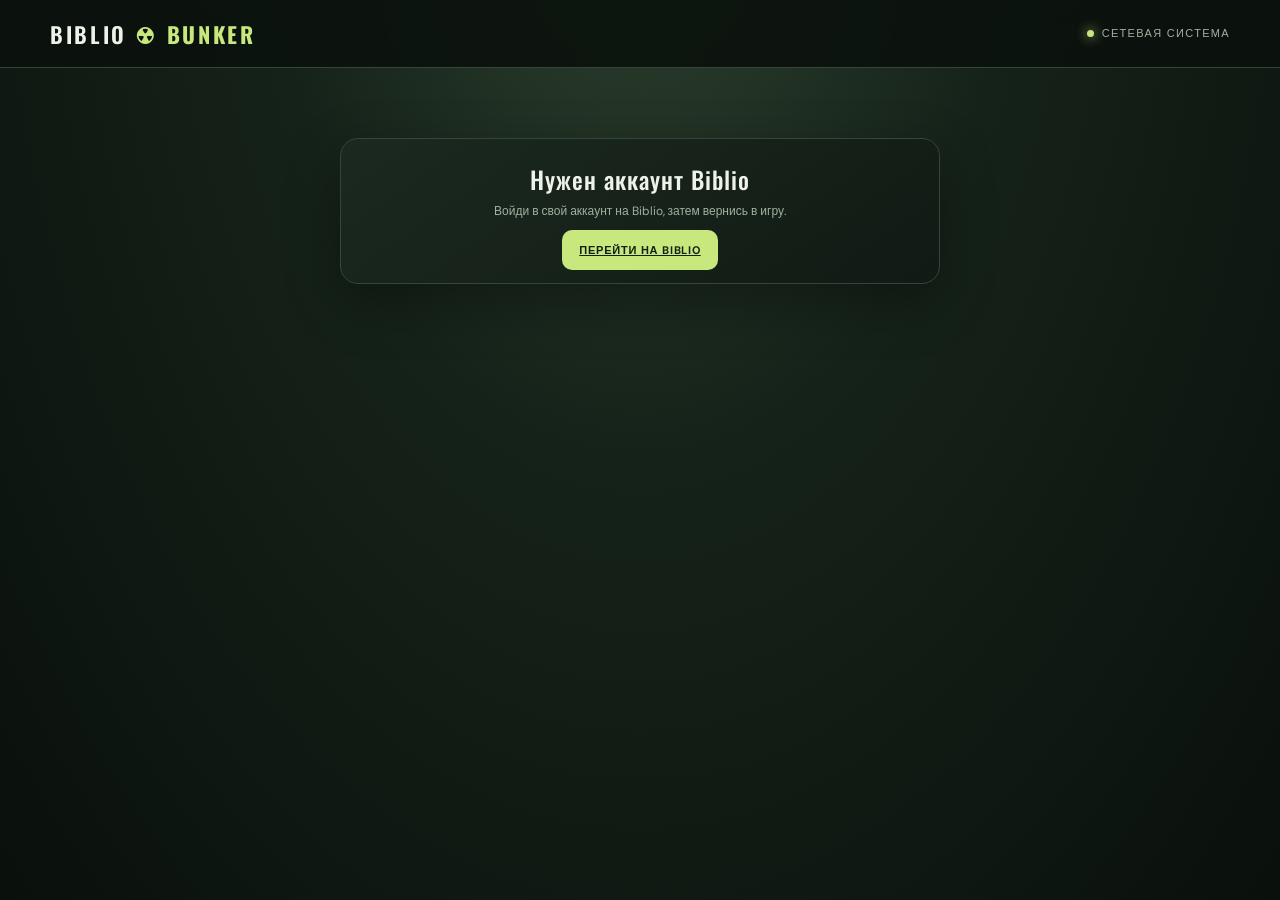
==== games/bunker-online.html @ 8879c638 "chore(bunker): refresh final game summary asset" ====
<!doctype html>
<html lang="ru">
<head>
<meta charset="utf-8"><meta name="viewport" content="width=device-width,initial-scale=1">
<meta name="theme-color" content="#101510"><title>BunkerOnline — Biblio</title>
<style>
@import url('https://fonts.googleapis.com/css2?family=DM+Sans:wght@400;500;600;700;800&family=Oswald:wght@400;500;600;700&display=swap');
:root{--bg:#0c120e;--panel:#151f18;--panel2:#1b2920;--line:#344638;--text:#edf3e9;--muted:#a0b09f;--acid:#c8e77c;--red:#d16b5d;--gold:#e1b66d;--radius:18px}
*{box-sizing:border-box}body{margin:0;min-height:100vh;background:radial-gradient(ellipse at 50% -20%,#304331 0,#152219 42%,#0a100c 100%);color:var(--text);font:15px/1.5 'DM Sans',sans-serif}
header{height:68px;display:flex;align-items:center;justify-content:space-between;padding:0 max(18px,calc((100% - 1180px)/2));border-bottom:1px solid #354638;background:#0b120ee8;position:sticky;top:0;z-index:5;backdrop-filter:blur(12px)}
.brand{font:600 22px Oswald,sans-serif;letter-spacing:.12em}.brand b{color:var(--acid)}.brand a{color:inherit;text-decoration:none}.status{font-size:11px;color:var(--muted);letter-spacing:.12em}.dot{display:inline-block;width:7px;height:7px;border-radius:50%;background:var(--acid);margin-right:8px;box-shadow:0 0 12px var(--acid)}
main{max-width:1180px;margin:auto;padding:30px 20px 70px}.hero{text-align:center;margin:24px auto 30px;max-width:760px}.eyebrow{font-size:10px;font-weight:700;letter-spacing:.2em;color:var(--acid);text-transform:uppercase}.hero h1{font:700 clamp(42px,8vw,76px)/.98 Oswald,sans-serif;text-transform:uppercase;margin:12px 0}.hero h1 span{color:var(--acid)}.hero p{color:var(--muted);max-width:590px;margin:14px auto}
.panel{background:linear-gradient(145deg,#1b2920,#111a14);border:1px solid var(--line);border-radius:var(--radius);padding:22px;box-shadow:0 18px 55px #0005}.panel h2,.panel h3{font-family:Oswald,sans-serif;font-weight:500;letter-spacing:.04em;margin:0 0 5px}.panel h2{font-size:24px}.panel h3{font-size:20px}.sub{font-size:12px;color:var(--muted);margin:0 0 18px}.grid{display:grid;grid-template-columns:1fr 1fr;gap:16px}.field{margin:14px 0}.field label{display:block;color:#b5c2b2;font-size:10px;font-weight:700;letter-spacing:.13em;margin-bottom:7px}.field input,.field select,.chat-input{width:100%;background:#0b130e;border:1px solid #405342;color:var(--text);border-radius:10px;padding:13px;font:14px 'DM Sans',sans-serif;outline:none}.field input:focus,.field select:focus,.chat-input:focus{border-color:var(--acid)}.btn{border:1px solid transparent;border-radius:10px;padding:12px 16px;font:700 11px 'DM Sans',sans-serif;letter-spacing:.07em;cursor:pointer;transition:.15s;text-transform:uppercase}.btn:hover{filter:brightness(1.1);transform:translateY(-1px)}.btn:disabled{opacity:.4;cursor:not-allowed;transform:none}.primary{background:var(--acid);color:#142012}.secondary{background:#26372b;border-color:#4b604c;color:var(--text)}.danger{background:#542b25;border-color:#875046;color:#ffe7de}.wide{width:100%;margin-top:8px}.notice{padding:13px 15px;border:1px solid #665638;background:#30291d;color:#f0d8a8;border-radius:12px;font-size:12px;margin:12px 0}.hidden{display:none!important}.room-head{display:flex;justify-content:space-between;align-items:center;gap:12px;flex-wrap:wrap;margin-bottom:16px}.room-code{font:600 22px Oswald,sans-serif;letter-spacing:.2em;color:var(--acid)}.pill{border:1px solid #4a604c;background:#223126;padding:6px 10px;border-radius:99px;font-size:10px;color:#d5e2d3}.players{display:grid;grid-template-columns:repeat(auto-fill,minmax(210px,1fr));gap:10px}.player{background:#111a14;border:1px solid #35483a;border-radius:13px;padding:13px;display:flex;align-items:center;gap:11px;min-width:0}.avatar{width:40px;height:40px;border-radius:50%;background:#344631;border:1px solid #60734e;display:grid;place-items:center;color:var(--acid);font-weight:800;flex:none;overflow:hidden}.avatar img{width:100%;height:100%;object-fit:cover}.player-info{min-width:0;flex:1}.player-info strong{display:block;overflow:hidden;text-overflow:ellipsis;white-space:nowrap}.player-info small{color:var(--muted);font-size:10px}.ready{font-size:10px;color:var(--acid);white-space:nowrap}.actions{display:flex;gap:8px;flex-wrap:wrap;margin-top:15px}.settings-grid{display:grid;grid-template-columns:1fr 1fr;gap:12px}.scenario-grid{display:grid;grid-template-columns:repeat(auto-fill,minmax(180px,1fr));gap:8px}.choice{border:1px solid #405342;background:#111a14;color:var(--text);border-radius:12px;padding:12px;text-align:left;cursor:pointer}.choice strong{display:block;font-size:12px}.choice small{display:block;color:var(--muted);font-size:10px;margin-top:4px}.choice.active{border-color:var(--acid);background:#263525;box-shadow:inset 0 0 0 1px var(--acid)}.difficulty{display:flex;gap:8px;flex-wrap:wrap}.difficulty .choice{flex:1;min-width:110px;text-align:center}.game-grid{display:grid;grid-template-columns:minmax(0,1fr) 320px;gap:15px}.cards{display:grid;grid-template-columns:repeat(auto-fill,minmax(180px,1fr));gap:9px}.card{background:#101911;border:1px solid #394c3d;border-radius:12px;padding:13px}.card.revealed{border-color:#758d54;background:#202d20}.card small{display:block;color:var(--muted);font-size:10px}.card strong{display:block;margin:5px 0;font-size:13px}.card .bad{color:#ff9b8c}.card .good{color:var(--acid)}.chat-log{height:230px;overflow:auto;background:#0b130e;border:1px solid #344638;border-radius:12px;padding:10px;display:flex;flex-direction:column;gap:8px;margin:10px 0}.msg{font-size:12px;overflow-wrap:anywhere}.msg b{color:var(--acid);margin-right:5px}.msg.system{color:var(--gold)}.chat-row{display:flex;gap:7px}.chat-row input{min-width:0;flex:1}.event{border:1px solid #665638;background:#30291d;border-radius:12px;padding:13px;font-size:12px;color:#f0d8a8}.event b{display:block;color:var(--gold);margin-bottom:5px}.stat-row{display:flex;gap:8px;flex-wrap:wrap;margin:14px 0}.vote-list{display:grid;gap:7px}.vote-option{display:flex;justify-content:space-between;align-items:center;text-align:left}.hint{color:var(--muted);font-size:11px}.toast{position:fixed;bottom:20px;left:50%;transform:translateX(-50%);background:var(--acid);color:#142012;padding:11px 17px;border-radius:10px;font-size:12px;font-weight:700;z-index:10;box-shadow:0 8px 30px #0008}
@media(max-width:850px){.game-grid{grid-template-columns:1fr}}@media(max-width:620px){header{padding:0 14px}.status{font-size:9px}main{padding:22px 13px 50px}.grid,.settings-grid{grid-template-columns:1fr}.panel{padding:16px}.hero{margin:12px auto 22px}.players{grid-template-columns:1fr 1fr}.player{padding:9px;gap:8px}.avatar{width:34px;height:34px}.ready{font-size:9px}.cards{grid-template-columns:1fr 1fr}}@media(max-width:390px){.players,.cards{grid-template-columns:1fr}}
</style>
</head>
<body>
<header><div class="brand"><a href="/">BIBLIO <b>☢ BUNKER</b></a></div><div class="status"><span class="dot"></span>СЕТЕВАЯ СИСТЕМА</div></header>
<main>
<section id="home">
 <div class="hero"><div class="eyebrow">Biblio multiplayer protocol</div><h1>В убежище<br><span>не для всех.</span></h1><p>Собери настоящих игроков из Biblio, выбери сценарий катастрофы и проверь, кто достоин места в убежище. Ботов нет — только реальные участники.</p></div>
 <div class="grid">
  <div class="panel"><h2>Создать комнату</h2><p class="sub">Ты станешь ведущим. Настройки партии откроются после сбора команды.</p>
   <div class="field"><label>МАКСИМУМ ИГРОКОВ</label><select id="maxPlayers"><option value="4">4 игрока</option><option value="6">6 игроков</option><option value="8" selected>8 игроков</option><option value="10">10 игроков</option><option value="12">12 игроков</option><option value="16">16 игроков</option></select></div>
   <button class="btn primary wide" id="createRoom">☢ СОЗДАТЬ КОМНАТУ</button>
   <div class="notice">В комнату попадают только авторизованные пользователи Biblio. Все участники — реальные аккаунты.</div>
  </div>
  <div class="panel"><h2>Присоединиться</h2><p class="sub">Введи код, который отправил ведущий.</p>
   <div class="field"><label>КОД ПРИГЛАШЕНИЯ</label><input id="joinCode" maxlength="6" placeholder="Например, X7K2Q9" autocomplete="off" style="text-transform:uppercase;letter-spacing:.2em"></div>
   <button class="btn secondary wide" id="joinRoom">ВОЙТИ В КОМНАТУ</button>
   <p class="hint" style="margin-top:14px">Нужен аккаунт Biblio. Если ты ещё не вошёл, сначала авторизуйся на главной странице.</p>
  </div>
 </div>
</section>
<section id="lobby" class="hidden">
 <div class="room-head"><div><div class="eyebrow">Комната ожидания</div><h2 style="font:500 28px Oswald;margin:3px 0">Сбор команды</h2><div class="hint">Код комнаты: <span class="room-code" id="lobbyCode"></span></div></div><span class="pill" id="lobbyCount"></span></div>
 <div class="panel"><div class="room-head"><div><h3>Участники Biblio</h3><p class="sub" style="margin:2px 0">Поделись кодом и дождись друзей. Никто не добавляется автоматически.</p></div><button class="btn secondary" id="copyInvite">КОПИРОВАТЬ КОД</button></div>
  <div class="players" id="lobbyPlayers"></div>
  <div class="actions"><button class="btn secondary" id="readyBtn">Я ГОТОВ</button><button class="btn primary" id="startBtn">ВЫБРАТЬ ИГРУ И НАЧАТЬ</button><button class="btn secondary" id="leaveBtn">ВЫЙТИ</button></div>
  <div class="notice" id="lobbyNotice">Ведущий выбирает сценарий после того, как все участники подключатся и подтвердят готовность.</div>
 </div>
 <div class="panel hidden" id="setupPanel" style="margin-top:15px">
  <h2>Настройка партии</h2><p class="sub">Сначала выбери катастрофу, затем уровень сложности.</p>
  <h3>Сценарий</h3><div class="scenario-grid" id="scenarioGrid"></div>
  <h3 style="margin-top:20px">Сложность</h3><div class="difficulty" id="difficultyGrid"></div>
  <div class="notice" id="difficultyNote">Чем выше сложность, тем чаще игрокам выпадают негативные карты.</div>
  <button class="btn primary wide" id="confirmStart">ЗАПУСТИТЬ ПАРТИЮ</button>
 </div>
</section>
<section id="game" class="hidden">
 <div class="room-head"><div><div class="eyebrow">Активная партия</div><h2 style="font:500 30px Oswald;margin:3px 0" id="gameTitle">Убежище</h2><div class="hint">Комната <span class="room-code" id="gameCode"></span> · раунд <b id="roundNum">1</b></div></div><span class="pill" id="difficultyPill"></span></div>
 <div class="notice" id="disasterText"></div>
 <div class="stat-row"><span class="pill" id="playersMetric"></span><span class="pill" id="capacityMetric"></span><span class="pill" id="revealedMetric"></span></div>
 <div class="game-grid">
  <div class="panel"><div class="room-head"><div><h3>Игроки и раскрытые карты</h3><p class="sub" style="margin:2px 0">Каждый участник раскрывает только собственные карты.</p></div><span class="pill">БЕЗ БОТОВ</span></div>
   <div class="players" id="gamePlayers"></div><h3 style="margin-top:18px">Открытые карты команды</h3><div class="cards" id="revealedCards"></div>
   <h3 style="margin-top:20px">Мои карты</h3><p class="sub">Остальные участники не видят их, пока ты сам не раскроешь карту.</p><div class="cards" id="myCards"></div>
   <div class="actions"><button class="btn secondary" id="eventBtn">СЛУЧАЙНОЕ СОБЫТИЕ</button><button class="btn danger" id="voteStartBtn">НАЧАТЬ ГОЛОСОВАНИЕ</button><button class="btn secondary" id="resolveVoteBtn">ПОДВЕСТИ ИТОГИ</button></div>
   <div class="panel hidden" id="votePanel" style="margin-top:12px"><h3>Голосование</h3><p class="sub">Выбери участника, который покинет убежище.</p><div class="vote-list" id="voteList"></div></div>
   <div class="event hidden" id="eventBox"></div><div class="notice hidden" id="resultBox"></div>
  </div>
  <aside style="display:grid;gap:14px;align-content:start">
   <div class="panel"><h3>Канал связи</h3><div class="chat-log" id="chatLog"></div><div class="chat-row"><input class="chat-input" id="chatInput" maxlength="500" placeholder="Сообщение..."><button class="btn primary" id="sendChat">➤</button></div></div>
   <div class="panel"><h3>Команда</h3><div class="players" id="sidePlayers"></div><button class="btn secondary wide" id="backLobby">ЗАВЕРШИТЬ СЕССИЮ</button></div>
  </aside>
 </div>
</section>
</main>
<script src="/games/bunker-online.js?v=5" defer></script>
</body></html>
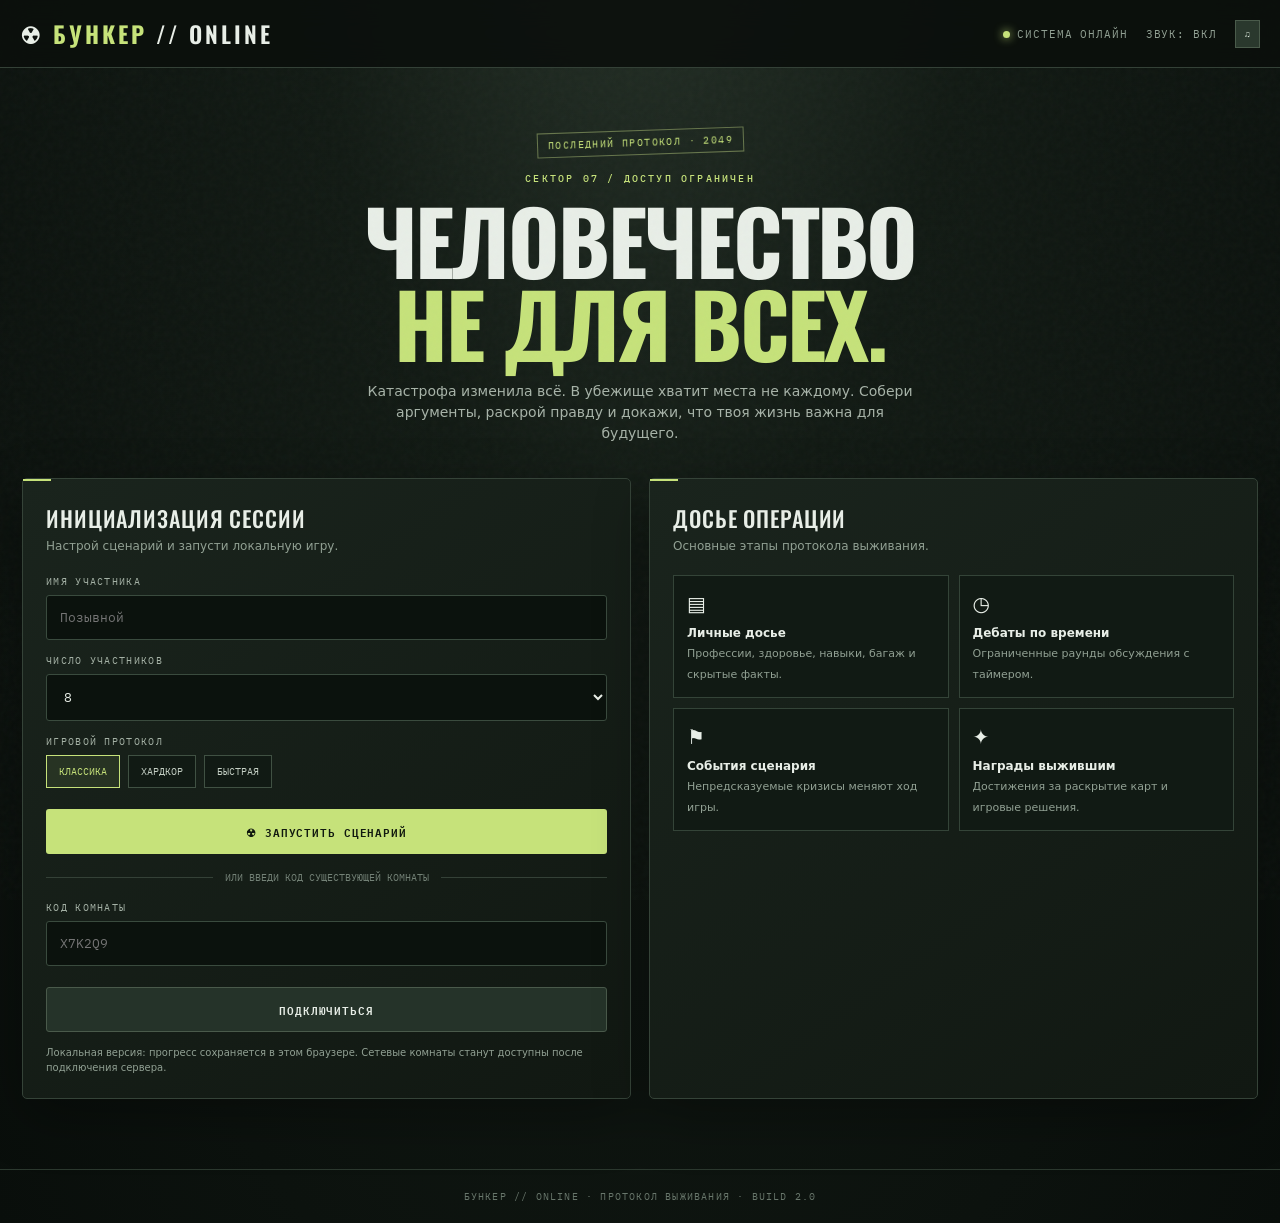
==== commit 2a4df3c0: "fix: show each player's private bunker cards" ====
--- a/games/bunker-online.html
+++ b/games/bunker-online.html
@@ -1,70 +1,140 @@
-<!doctype html>
+<!DOCTYPE html>
 <html lang="ru">
 <head>
-<meta charset="utf-8"><meta name="viewport" content="width=device-width,initial-scale=1">
-<meta name="theme-color" content="#101510"><title>BunkerOnline — Biblio</title>
+<meta charset="UTF-8"><meta name="viewport" content="width=device-width,initial-scale=1">
+<meta name="theme-color" content="#101510">
+<title>БУНКЕР // Протокол выживания</title>
 <style>
-@import url('https://fonts.googleapis.com/css2?family=DM+Sans:wght@400;500;600;700;800&family=Oswald:wght@400;500;600;700&display=swap');
-:root{--bg:#0c120e;--panel:#151f18;--panel2:#1b2920;--line:#344638;--text:#edf3e9;--muted:#a0b09f;--acid:#c8e77c;--red:#d16b5d;--gold:#e1b66d;--radius:18px}
-*{box-sizing:border-box}body{margin:0;min-height:100vh;background:radial-gradient(ellipse at 50% -20%,#304331 0,#152219 42%,#0a100c 100%);color:var(--text);font:15px/1.5 'DM Sans',sans-serif}
-header{height:68px;display:flex;align-items:center;justify-content:space-between;padding:0 max(18px,calc((100% - 1180px)/2));border-bottom:1px solid #354638;background:#0b120ee8;position:sticky;top:0;z-index:5;backdrop-filter:blur(12px)}
-.brand{font:600 22px Oswald,sans-serif;letter-spacing:.12em}.brand b{color:var(--acid)}.brand a{color:inherit;text-decoration:none}.status{font-size:11px;color:var(--muted);letter-spacing:.12em}.dot{display:inline-block;width:7px;height:7px;border-radius:50%;background:var(--acid);margin-right:8px;box-shadow:0 0 12px var(--acid)}
-main{max-width:1180px;margin:auto;padding:30px 20px 70px}.hero{text-align:center;margin:24px auto 30px;max-width:760px}.eyebrow{font-size:10px;font-weight:700;letter-spacing:.2em;color:var(--acid);text-transform:uppercase}.hero h1{font:700 clamp(42px,8vw,76px)/.98 Oswald,sans-serif;text-transform:uppercase;margin:12px 0}.hero h1 span{color:var(--acid)}.hero p{color:var(--muted);max-width:590px;margin:14px auto}
-.panel{background:linear-gradient(145deg,#1b2920,#111a14);border:1px solid var(--line);border-radius:var(--radius);padding:22px;box-shadow:0 18px 55px #0005}.panel h2,.panel h3{font-family:Oswald,sans-serif;font-weight:500;letter-spacing:.04em;margin:0 0 5px}.panel h2{font-size:24px}.panel h3{font-size:20px}.sub{font-size:12px;color:var(--muted);margin:0 0 18px}.grid{display:grid;grid-template-columns:1fr 1fr;gap:16px}.field{margin:14px 0}.field label{display:block;color:#b5c2b2;font-size:10px;font-weight:700;letter-spacing:.13em;margin-bottom:7px}.field input,.field select,.chat-input{width:100%;background:#0b130e;border:1px solid #405342;color:var(--text);border-radius:10px;padding:13px;font:14px 'DM Sans',sans-serif;outline:none}.field input:focus,.field select:focus,.chat-input:focus{border-color:var(--acid)}.btn{border:1px solid transparent;border-radius:10px;padding:12px 16px;font:700 11px 'DM Sans',sans-serif;letter-spacing:.07em;cursor:pointer;transition:.15s;text-transform:uppercase}.btn:hover{filter:brightness(1.1);transform:translateY(-1px)}.btn:disabled{opacity:.4;cursor:not-allowed;transform:none}.primary{background:var(--acid);color:#142012}.secondary{background:#26372b;border-color:#4b604c;color:var(--text)}.danger{background:#542b25;border-color:#875046;color:#ffe7de}.wide{width:100%;margin-top:8px}.notice{padding:13px 15px;border:1px solid #665638;background:#30291d;color:#f0d8a8;border-radius:12px;font-size:12px;margin:12px 0}.hidden{display:none!important}.room-head{display:flex;justify-content:space-between;align-items:center;gap:12px;flex-wrap:wrap;margin-bottom:16px}.room-code{font:600 22px Oswald,sans-serif;letter-spacing:.2em;color:var(--acid)}.pill{border:1px solid #4a604c;background:#223126;padding:6px 10px;border-radius:99px;font-size:10px;color:#d5e2d3}.players{display:grid;grid-template-columns:repeat(auto-fill,minmax(210px,1fr));gap:10px}.player{background:#111a14;border:1px solid #35483a;border-radius:13px;padding:13px;display:flex;align-items:center;gap:11px;min-width:0}.avatar{width:40px;height:40px;border-radius:50%;background:#344631;border:1px solid #60734e;display:grid;place-items:center;color:var(--acid);font-weight:800;flex:none;overflow:hidden}.avatar img{width:100%;height:100%;object-fit:cover}.player-info{min-width:0;flex:1}.player-info strong{display:block;overflow:hidden;text-overflow:ellipsis;white-space:nowrap}.player-info small{color:var(--muted);font-size:10px}.ready{font-size:10px;color:var(--acid);white-space:nowrap}.actions{display:flex;gap:8px;flex-wrap:wrap;margin-top:15px}.settings-grid{display:grid;grid-template-columns:1fr 1fr;gap:12px}.scenario-grid{display:grid;grid-template-columns:repeat(auto-fill,minmax(180px,1fr));gap:8px}.choice{border:1px solid #405342;background:#111a14;color:var(--text);border-radius:12px;padding:12px;text-align:left;cursor:pointer}.choice strong{display:block;font-size:12px}.choice small{display:block;color:var(--muted);font-size:10px;margin-top:4px}.choice.active{border-color:var(--acid);background:#263525;box-shadow:inset 0 0 0 1px var(--acid)}.difficulty{display:flex;gap:8px;flex-wrap:wrap}.difficulty .choice{flex:1;min-width:110px;text-align:center}.game-grid{display:grid;grid-template-columns:minmax(0,1fr) 320px;gap:15px}.cards{display:grid;grid-template-columns:repeat(auto-fill,minmax(180px,1fr));gap:9px}.card{background:#101911;border:1px solid #394c3d;border-radius:12px;padding:13px}.card.revealed{border-color:#758d54;background:#202d20}.card small{display:block;color:var(--muted);font-size:10px}.card strong{display:block;margin:5px 0;font-size:13px}.card .bad{color:#ff9b8c}.card .good{color:var(--acid)}.chat-log{height:230px;overflow:auto;background:#0b130e;border:1px solid #344638;border-radius:12px;padding:10px;display:flex;flex-direction:column;gap:8px;margin:10px 0}.msg{font-size:12px;overflow-wrap:anywhere}.msg b{color:var(--acid);margin-right:5px}.msg.system{color:var(--gold)}.chat-row{display:flex;gap:7px}.chat-row input{min-width:0;flex:1}.event{border:1px solid #665638;background:#30291d;border-radius:12px;padding:13px;font-size:12px;color:#f0d8a8}.event b{display:block;color:var(--gold);margin-bottom:5px}.stat-row{display:flex;gap:8px;flex-wrap:wrap;margin:14px 0}.vote-list{display:grid;gap:7px}.vote-option{display:flex;justify-content:space-between;align-items:center;text-align:left}.hint{color:var(--muted);font-size:11px}.toast{position:fixed;bottom:20px;left:50%;transform:translateX(-50%);background:var(--acid);color:#142012;padding:11px 17px;border-radius:10px;font-size:12px;font-weight:700;z-index:10;box-shadow:0 8px 30px #0008}
-@media(max-width:850px){.game-grid{grid-template-columns:1fr}}@media(max-width:620px){header{padding:0 14px}.status{font-size:9px}main{padding:22px 13px 50px}.grid,.settings-grid{grid-template-columns:1fr}.panel{padding:16px}.hero{margin:12px auto 22px}.players{grid-template-columns:1fr 1fr}.player{padding:9px;gap:8px}.avatar{width:34px;height:34px}.ready{font-size:9px}.cards{grid-template-columns:1fr 1fr}}@media(max-width:390px){.players,.cards{grid-template-columns:1fr}}
-</style>
-</head>
+@import url('https://fonts.googleapis.com/css2?family=IBM+Plex+Mono:wght@400;500;600&family=Oswald:wght@400;500;600;700&display=swap');
+:root{--bg:#0b100d;--surface:#141b16;--surface2:#1b251e;--surface3:#222e25;--line:#354338;--muted:#91a093;--text:#e8eee7;--acid:#c6e27a;--amber:#d6a85c;--red:#c65c4e;--blue:#8eb4bd;--mono:'IBM Plex Mono',monospace;--display:'Oswald',sans-serif}
+*{box-sizing:border-box}body{margin:0;color:var(--text);background:radial-gradient(ellipse at 50% -20%,#29352b 0,#121a14 38%,#090e0b 100%);font:14px/1.5 system-ui,sans-serif;min-height:100vh}
+body:before{content:"";position:fixed;inset:0;pointer-events:none;opacity:.13;background-image:url("data:image/svg+xml,%3Csvg viewBox='0 0 180 180' xmlns='http://www.w3.org/2000/svg'%3E%3Cfilter id='n'%3E%3CfeTurbulence type='fractalNoise' baseFrequency='.9' numOctaves='3' stitchTiles='stitch'/%3E%3C/filter%3E%3Crect width='100%25' height='100%25' filter='url(%23n)' opacity='.22'/%3E%3C/svg%3E")}
+header{height:68px;display:flex;align-items:center;justify-content:space-between;padding:0 max(20px,calc((100% - 1320px)/2));border-bottom:1px solid #344137;background:#0b100de8;position:sticky;top:0;z-index:10;backdrop-filter:blur(14px)}
+.brand{font:600 23px var(--display);letter-spacing:.13em}.brand b{color:var(--acid)}.top-right{display:flex;gap:18px;align-items:center;color:var(--muted);font:11px var(--mono);letter-spacing:.08em}.live-dot{display:inline-block;width:7px;height:7px;border-radius:50%;background:var(--acid);box-shadow:0 0 10px var(--acid);margin-right:7px}
+main{max-width:1320px;margin:auto;padding:38px 22px 70px}.eyebrow{font:500 10px var(--mono);letter-spacing:.22em;color:var(--acid);text-transform:uppercase}.hero{text-align:center;margin:24px auto 34px;max-width:760px}.hero h1{font:700 clamp(48px,8vw,88px)/.94 var(--display);letter-spacing:-.025em;margin:13px 0;text-transform:uppercase}.hero h1 span{color:var(--acid)}.hero p{color:#a7b3a8;max-width:560px;margin:18px auto}.stamp{display:inline-block;border:1px solid #68774d;color:var(--acid);padding:5px 10px;font:10px var(--mono);letter-spacing:.14em;transform:rotate(-2deg)}
+.panel{background:linear-gradient(145deg,#1a241d,#111812);border:1px solid var(--line);border-radius:5px;padding:23px;box-shadow:0 18px 55px #0005;position:relative}.panel:before{content:"";position:absolute;left:0;top:0;width:28px;height:2px;background:var(--acid)}.panel h2{font:500 22px var(--display);letter-spacing:.04em;margin:0 0 3px;text-transform:uppercase}.sub{color:var(--muted);font-size:12px;margin:0 0 20px}.home-grid{display:grid;grid-template-columns:1fr 1fr;gap:18px}.field{margin:14px 0}.field label{display:block;color:#a5b2a6;font:10px var(--mono);letter-spacing:.13em;margin-bottom:7px}.field input,.field select,.chat-input{width:100%;background:#0b120d;border:1px solid #3a4b3e;color:var(--text);border-radius:3px;padding:13px;font:13px var(--mono);outline:none}.field input:focus,.field select:focus,.chat-input:focus{border-color:var(--acid)}.btn{border:1px solid transparent;border-radius:3px;padding:12px 16px;font:600 11px var(--mono);letter-spacing:.08em;cursor:pointer;transition:.18s;text-transform:uppercase}.btn:hover{filter:brightness(1.15);transform:translateY(-1px)}.primary{background:var(--acid);color:#11190f}.secondary{background:#253329;border-color:#4a5a4b;color:var(--text)}.danger{background:#512820;border-color:#875043;color:#ffe3d9}.wide{width:100%;margin-top:7px}.divider{display:flex;align-items:center;gap:12px;color:#738176;font:10px var(--mono);margin:17px 0}.divider:before,.divider:after{content:"";height:1px;background:#344137;flex:1}
+.rules{display:grid;grid-template-columns:1fr 1fr;gap:10px}.rule{border:1px solid #344438;background:#111a14;padding:13px}.rule b{display:block;font-size:12px}.rule small{color:var(--muted);font-size:11px}.rule i{font-style:normal;font-size:20px;display:block;margin-bottom:5px}.mode-list{display:flex;gap:8px;flex-wrap:wrap}.mode{background:#111a14;color:#c5d0c5;border:1px solid #405143;padding:9px 12px;cursor:pointer;font:10px var(--mono)}.mode.active{border-color:var(--acid);color:var(--acid);background:#273323}
+.hidden{display:none!important}.game-head{display:flex;align-items:center;justify-content:space-between;gap:14px;flex-wrap:wrap;margin-bottom:16px}.game-title{font:500 26px var(--display);margin:2px 0}.code{color:var(--acid);font:600 14px var(--mono);letter-spacing:.14em}.pill{border:1px solid #465748;background:#202c23;padding:6px 10px;color:#c9d4c9;font:10px var(--mono);letter-spacing:.08em}.hud{display:grid;grid-template-columns:repeat(4,1fr);gap:9px;margin:16px 0}.metric{padding:12px;background:#111a14;border:1px solid #344438}.metric small{display:block;color:var(--muted);font:9px var(--mono);letter-spacing:.12em}.metric strong{font:500 22px var(--display);display:block;margin-top:3px}.alert{padding:14px 16px;background:#30271a;border:1px solid #675033;border-left:3px solid var(--amber);color:#f0d9a8;margin:12px 0 18px;font-size:12px}.alert b{font:500 11px var(--mono);letter-spacing:.1em;display:block;margin-bottom:4px;color:var(--amber)}
+.personal-dossier{margin:14px 0 16px;border-color:#718052;background:linear-gradient(145deg,#263225,#151e17)}
+.personal-dossier:before{width:64px;background:var(--acid)}
+.personal-dossier-head{display:flex;justify-content:space-between;align-items:center;gap:10px;flex-wrap:wrap;margin-bottom:13px}
+.personal-dossier-head h3{font:500 20px var(--display);margin:0}
+.private-mark{font:9px var(--mono);letter-spacing:.12em;color:var(--acid);border:1px solid #65764b;padding:5px 8px}
+.my-cards{display:grid;grid-template-columns:repeat(4,minmax(0,1fr));gap:9px}
+.my-card{min-height:88px;padding:11px;background:linear-gradient(145deg,#303d30,#1b281e);border:1px solid #5b6b4d;position:relative}
+.my-card:after{content:"";position:absolute;right:0;top:0;width:18px;height:18px;border-top:1px solid #91a66c;border-right:1px solid #91a66c}
+.my-card small{display:block;color:#a6b797;font:9px var(--mono);letter-spacing:.1em;text-transform:uppercase;margin-bottom:8px}
+.my-card strong{display:block;color:#f0f4e9;font-size:12px;font-weight:600;line-height:1.35}
+.my-card.profession{background:linear-gradient(145deg,#3a4530,#20291e);border-color:#87965d}
+@media(max-width:700px){.my-cards{grid-template-columns:repeat(2,minmax(0,1fr))}.personal-dossier{padding:15px}}
+.game-layout{display:grid;grid-template-columns:minmax(0,1fr) 320px;gap:16px}.section-head{display:flex;align-items:center;justify-content:space-between;gap:10px;flex-wrap:wrap;margin-bottom:12px}.section-head h3{font:500 19px var(--display);margin:0}.players{display:grid;grid-template-columns:repeat(auto-fill,minmax(215px,1fr));gap:11px}.player{border:1px solid #3a4b3e;background:linear-gradient(150deg,#202a22,#121a14);padding:14px;position:relative;min-height:188px;transition:.2s}.player:hover{border-color:#71835a;transform:translateY(-2px)}.player.out{opacity:.38;filter:grayscale(1)}.player.selected{border-color:var(--acid);box-shadow:inset 0 0 0 1px var(--acid)}.player-top{display:flex;justify-content:space-between;align-items:start;gap:8px}.avatar{width:34px;height:34px;display:grid;place-items:center;background:#303d31;border:1px solid #52604b;color:var(--acid);font:600 15px var(--display)}.player h4{margin:0;font-size:14px}.job{font:10px var(--mono);color:var(--acid);margin-top:2px}.player-meta{font:9px var(--mono);color:#829184;margin:9px 0}.card-lines{display:grid;gap:5px}.card-line{display:flex;justify-content:space-between;gap:8px;border-top:1px solid #2b382e;padding-top:5px;font-size:10px;color:#9eada0}.card-line strong{color:#dfe8df;font-weight:500;text-align:right}.card-line.locked strong{color:#657267}.card-actions{display:flex;gap:6px;margin-top:11px}.mini{padding:7px 9px;font:9px var(--mono);background:#2a382d;color:#dce8dc;border:1px solid #4a5b4b;cursor:pointer}.mini:disabled{opacity:.3;cursor:not-allowed}
+.side-stack{display:grid;gap:13px;align-content:start}.timer-face{font:500 46px var(--display);color:var(--acid);text-align:center;line-height:1.2;margin:8px 0}.timer-controls{display:flex;gap:7px}.timer-controls button{flex:1}.chat-log{height:190px;overflow:auto;background:#0b120d;border:1px solid #344438;padding:10px;display:flex;flex-direction:column;gap:8px;margin-bottom:9px}.msg{font-size:11px;color:#cbd5cb;overflow-wrap:anywhere}.msg b{color:var(--acid);font:10px var(--mono);margin-right:5px}.msg.system{color:var(--amber);font:10px var(--mono)}.chat-row{display:flex;gap:6px}.chat-row input{min-width:0;flex:1}.event-box{background:#1c2920;border:1px solid #405344;padding:12px;font-size:11px;color:#d2ded3;min-height:76px}.event-box b{display:block;color:var(--amber);font:10px var(--mono);margin-bottom:5px}.achievement{display:flex;gap:9px;align-items:center;padding:8px 0;border-bottom:1px solid #2b382e}.achievement:last-child{border:0}.achievement .medal{font-size:19px}.achievement strong{display:block;font-size:11px}.achievement small{color:var(--muted);font-size:10px}.achievement.locked{opacity:.35}.actions{display:flex;gap:8px;flex-wrap:wrap;margin:14px 0}.vote-grid{display:grid;grid-template-columns:repeat(auto-fill,minmax(140px,1fr));gap:8px}.vote{background:#111a14;border:1px solid #405344;color:var(--text);padding:11px;border-radius:3px;text-align:left;cursor:pointer;font:11px var(--mono)}.vote.selected{border-color:var(--red);background:#3a211d}.vote:disabled{opacity:.3}.toast{position:fixed;bottom:20px;left:50%;transform:translateX(-50%);background:#d0e58a;color:#152013;padding:11px 18px;font:11px var(--mono);z-index:20;box-shadow:0 8px 30px #0008}.footer{text-align:center;color:#68766b;font:10px var(--mono);letter-spacing:.12em;padding:20px;border-top:1px solid #2c392f}
+@media(max-width:900px){.game-layout{grid-template-columns:1fr}.side-stack{grid-template-columns:1fr 1fr}.hud{grid-template-columns:repeat(2,1fr)}}
+@media(max-width:650px){header{padding:0 14px}.top-right{gap:8px;font-size:9px}main{padding:24px 13px 50px}.home-grid{grid-template-columns:1fr}.panel{padding:17px}.hero{margin:18px auto 25px}.side-stack{grid-template-columns:1fr}.players{grid-template-columns:1fr 1fr}.player{padding:10px}.card-line{font-size:9px}.player h4{font-size:12px}}
+@media(max-width:390px){.players{grid-template-columns:1fr}}
+</style></head>
 <body>
-<header><div class="brand"><a href="/">BIBLIO <b>☢ BUNKER</b></a></div><div class="status"><span class="dot"></span>СЕТЕВАЯ СИСТЕМА</div></header>
+<header><div class="brand">☢ <b>БУНКЕР</b> // ONLINE</div><div class="top-right"><span><i class="live-dot"></i>СИСТЕМА ОНЛАЙН</span><span id="soundLabel">ЗВУК: ВКЛ</span><button class="mini" id="soundToggle" aria-label="Переключить звук">♫</button></div></header>
 <main>
 <section id="home">
- <div class="hero"><div class="eyebrow">Biblio multiplayer protocol</div><h1>В убежище<br><span>не для всех.</span></h1><p>Собери настоящих игроков из Biblio, выбери сценарий катастрофы и проверь, кто достоин места в убежище. Ботов нет — только реальные участники.</p></div>
- <div class="grid">
-  <div class="panel"><h2>Создать комнату</h2><p class="sub">Ты станешь ведущим. Настройки партии откроются после сбора команды.</p>
-   <div class="field"><label>МАКСИМУМ ИГРОКОВ</label><select id="maxPlayers"><option value="4">4 игрока</option><option value="6">6 игроков</option><option value="8" selected>8 игроков</option><option value="10">10 игроков</option><option value="12">12 игроков</option><option value="16">16 игроков</option></select></div>
-   <button class="btn primary wide" id="createRoom">☢ СОЗДАТЬ КОМНАТУ</button>
-   <div class="notice">В комнату попадают только авторизованные пользователи Biblio. Все участники — реальные аккаунты.</div>
+ <div class="hero"><div class="stamp">ПОСЛЕДНИЙ ПРОТОКОЛ · 2049</div><div class="eyebrow" style="margin-top:17px">Сектор 07 / Доступ ограничен</div><h1>Человечество<br><span>не для всех.</span></h1><p>Катастрофа изменила всё. В убежище хватит места не каждому. Собери аргументы, раскрой правду и докажи, что твоя жизнь важна для будущего.</p></div>
+ <div class="home-grid">
+  <div class="panel"><h2>Инициализация сессии</h2><p class="sub">Настрой сценарий и запусти локальную игру.</p>
+   <div class="field"><label>ИМЯ УЧАСТНИКА</label><input id="nickname" maxlength="18" placeholder="Позывной"></div>
+   <div class="field"><label>ЧИСЛО УЧАСТНИКОВ</label><select id="count"><option>6</option><option selected>8</option><option>10</option><option>12</option></select></div>
+   <div class="field"><label>ИГРОВОЙ ПРОТОКОЛ</label><div class="mode-list" id="modeList"><button class="mode active" data-mode="classic">КЛАССИКА</button><button class="mode" data-mode="hardcore">ХАРДКОР</button><button class="mode" data-mode="quick">БЫСТРАЯ</button></div></div>
+   <button class="btn primary wide" id="create">☢ ЗАПУСТИТЬ СЦЕНАРИЙ</button>
+   <div class="divider">ИЛИ ВВЕДИ КОД СУЩЕСТВУЮЩЕЙ КОМНАТЫ</div>
+   <div class="field"><label>КОД КОМНАТЫ</label><input id="joincode" maxlength="6" placeholder="X7K2Q9" style="text-transform:uppercase"></div><button class="btn secondary wide" id="join">ПОДКЛЮЧИТЬСЯ</button>
+   <p class="sub" style="margin:13px 0 0;font-size:10px">Локальная версия: прогресс сохраняется в этом браузере. Сетевые комнаты станут доступны после подключения сервера.</p>
   </div>
-  <div class="panel"><h2>Присоединиться</h2><p class="sub">Введи код, который отправил ведущий.</p>
-   <div class="field"><label>КОД ПРИГЛАШЕНИЯ</label><input id="joinCode" maxlength="6" placeholder="Например, X7K2Q9" autocomplete="off" style="text-transform:uppercase;letter-spacing:.2em"></div>
-   <button class="btn secondary wide" id="joinRoom">ВОЙТИ В КОМНАТУ</button>
-   <p class="hint" style="margin-top:14px">Нужен аккаунт Biblio. Если ты ещё не вошёл, сначала авторизуйся на главной странице.</p>
-  </div>
- </div>
-</section>
-<section id="lobby" class="hidden">
- <div class="room-head"><div><div class="eyebrow">Комната ожидания</div><h2 style="font:500 28px Oswald;margin:3px 0">Сбор команды</h2><div class="hint">Код комнаты: <span class="room-code" id="lobbyCode"></span></div></div><span class="pill" id="lobbyCount"></span></div>
- <div class="panel"><div class="room-head"><div><h3>Участники Biblio</h3><p class="sub" style="margin:2px 0">Поделись кодом и дождись друзей. Никто не добавляется автоматически.</p></div><button class="btn secondary" id="copyInvite">КОПИРОВАТЬ КОД</button></div>
-  <div class="players" id="lobbyPlayers"></div>
-  <div class="actions"><button class="btn secondary" id="readyBtn">Я ГОТОВ</button><button class="btn primary" id="startBtn">ВЫБРАТЬ ИГРУ И НАЧАТЬ</button><button class="btn secondary" id="leaveBtn">ВЫЙТИ</button></div>
-  <div class="notice" id="lobbyNotice">Ведущий выбирает сценарий после того, как все участники подключатся и подтвердят готовность.</div>
- </div>
- <div class="panel hidden" id="setupPanel" style="margin-top:15px">
-  <h2>Настройка партии</h2><p class="sub">Сначала выбери катастрофу, затем уровень сложности.</p>
-  <h3>Сценарий</h3><div class="scenario-grid" id="scenarioGrid"></div>
-  <h3 style="margin-top:20px">Сложность</h3><div class="difficulty" id="difficultyGrid"></div>
-  <div class="notice" id="difficultyNote">Чем выше сложность, тем чаще игрокам выпадают негативные карты.</div>
-  <button class="btn primary wide" id="confirmStart">ЗАПУСТИТЬ ПАРТИЮ</button>
+  <div class="panel"><h2>Досье операции</h2><p class="sub">Основные этапы протокола выживания.</p><div class="rules">
+   <div class="rule"><i>▤</i><b>Личные досье</b><small>Профессии, здоровье, навыки, багаж и скрытые факты.</small></div>
+   <div class="rule"><i>◷</i><b>Дебаты по времени</b><small>Ограниченные раунды обсуждения с таймером.</small></div>
+   <div class="rule"><i>⚑</i><b>События сценария</b><small>Непредсказуемые кризисы меняют ход игры.</small></div>
+   <div class="rule"><i>✦</i><b>Награды выжившим</b><small>Достижения за раскрытие карт и игровые решения.</small></div>
+  </div></div>
  </div>
 </section>
 <section id="game" class="hidden">
- <div class="room-head"><div><div class="eyebrow">Активная партия</div><h2 style="font:500 30px Oswald;margin:3px 0" id="gameTitle">Убежище</h2><div class="hint">Комната <span class="room-code" id="gameCode"></span> · раунд <b id="roundNum">1</b></div></div><span class="pill" id="difficultyPill"></span></div>
- <div class="notice" id="disasterText"></div>
- <div class="stat-row"><span class="pill" id="playersMetric"></span><span class="pill" id="capacityMetric"></span><span class="pill" id="revealedMetric"></span></div>
- <div class="game-grid">
-  <div class="panel"><div class="room-head"><div><h3>Игроки и раскрытые карты</h3><p class="sub" style="margin:2px 0">Каждый участник раскрывает только собственные карты.</p></div><span class="pill">БЕЗ БОТОВ</span></div>
-   <div class="players" id="gamePlayers"></div><h3 style="margin-top:18px">Открытые карты команды</h3><div class="cards" id="revealedCards"></div>
-   <h3 style="margin-top:20px">Мои карты</h3><p class="sub">Остальные участники не видят их, пока ты сам не раскроешь карту.</p><div class="cards" id="myCards"></div>
-   <div class="actions"><button class="btn secondary" id="eventBtn">СЛУЧАЙНОЕ СОБЫТИЕ</button><button class="btn danger" id="voteStartBtn">НАЧАТЬ ГОЛОСОВАНИЕ</button><button class="btn secondary" id="resolveVoteBtn">ПОДВЕСТИ ИТОГИ</button></div>
-   <div class="panel hidden" id="votePanel" style="margin-top:12px"><h3>Голосование</h3><p class="sub">Выбери участника, который покинет убежище.</p><div class="vote-list" id="voteList"></div></div>
-   <div class="event hidden" id="eventBox"></div><div class="notice hidden" id="resultBox"></div>
+ <div class="game-head"><div><div class="eyebrow">Закрытый объект · активная сессия</div><div class="game-title">Убежище <span class="code" id="roomcode"></span></div></div><div style="display:flex;gap:8px;flex-wrap:wrap"><span class="pill" id="modeLabel">КЛАССИКА</span><span class="pill" id="round">РАУНД 01</span></div></div>
+ <div class="hud"><div class="metric"><small>В ИГРЕ</small><strong id="aliveMetric">8 / 8</strong></div><div class="metric"><small>МЕСТ В БУНКЕРЕ</small><strong id="capacityMetric">4</strong></div><div class="metric"><small>РАСКРЫТО КАРТ</small><strong id="revealedMetric">0</strong></div><div class="metric"><small>ПРОТОКОЛ</small><strong id="phaseMetric">ДЕБАТЫ</strong></div></div>
+ <div class="alert" id="disaster"><b>☢ УГРОЗА / СЦЕНАРИЙ</b><span></span></div>
+ <section class="panel personal-dossier" id="personalDossier" aria-live="polite">
+  <div class="personal-dossier-head"><div><div class="eyebrow">Личный доступ · только ваше досье</div><h3>Ваши личные карты</h3><p class="sub" style="margin:3px 0 0">Все характеристики вашего персонажа доступны сразу. Остальные участники их не видят.</p></div><span class="private-mark">🔒 ЛИЧНОЕ ДOСЬЕ</span></div>
+  <div class="my-cards" id="myCards"></div>
+ </section>
+ <div class="game-layout">
+  <div class="panel"><div class="section-head"><div><h3>Личные досье</h3><p class="sub" style="margin:2px 0 0">Выбери участника и открывай его характеристики.</p></div><span class="pill" id="countlabel"></span></div>
+   <div id="players" class="players"></div>
+   <div class="actions"><button class="btn primary" id="reveal">РАСКРЫТЬ СЛЕДУЮЩУЮ КАРТУ</button><button class="btn secondary" id="eventBtn">СЛУЧАЙНОЕ СОБЫТИЕ</button><button class="btn danger" id="voteStart">НАЧАТЬ ГОЛОСОВАНИЕ</button></div>
+   <div id="voting" class="hidden"><div class="divider">ВЫБОР КАНДИДАТА НА ИСКЛЮЧЕНИЕ</div><p class="sub">Ведущий выбирает участника, который покинет убежище.</p><div id="voteOptions" class="vote-grid"></div><div class="actions"><button class="btn danger" id="confirmVote">ПОДТВЕРДИТЬ РЕШЕНИЕ</button><button class="btn secondary" id="cancelVote">ОТМЕНА</button></div></div>
+   <div id="result" class="alert hidden"></div>
   </div>
-  <aside style="display:grid;gap:14px;align-content:start">
-   <div class="panel"><h3>Канал связи</h3><div class="chat-log" id="chatLog"></div><div class="chat-row"><input class="chat-input" id="chatInput" maxlength="500" placeholder="Сообщение..."><button class="btn primary" id="sendChat">➤</button></div></div>
-   <div class="panel"><h3>Команда</h3><div class="players" id="sidePlayers"></div><button class="btn secondary wide" id="backLobby">ЗАВЕРШИТЬ СЕССИЮ</button></div>
+  <aside class="side-stack">
+   <div class="panel"><div class="section-head"><h3>Таймер обсуждения</h3><span class="pill">ММ:СС</span></div><div class="timer-face" id="timerFace">02:00</div><div class="timer-controls"><button class="btn primary" id="timerStart">СТАРТ</button><button class="btn secondary" id="timerReset">СБРОС</button></div><div class="field" style="margin-bottom:0"><label>ДЛИТЕЛЬНОСТЬ РАУНДА</label><select id="timerDuration"><option value="60">1 минута</option><option value="120" selected>2 минуты</option><option value="180">3 минуты</option><option value="300">5 минут</option></select></div></div>
+   <div class="panel"><div class="section-head"><h3>Канал связи</h3><span class="pill">ЛОКАЛЬНЫЙ</span></div><div class="chat-log" id="chatLog"><div class="msg system">[СИСТЕМА] Канал открыт. Соблюдайте протокол.</div></div><div class="chat-row"><input class="chat-input" id="chatInput" maxlength="180" placeholder="Сообщение..."><button class="btn secondary" id="sendChat">➤</button></div></div>
+   <div class="panel"><div class="section-head"><h3>Полевая сводка</h3><span class="pill">LIVE EVENT</span></div><div class="event-box" id="eventBox"><b>ОЖИДАНИЕ СОБЫТИЯ</b>Непредвиденные обстоятельства могут изменить расстановку сил.</div><button class="btn secondary wide" id="eventBtn2">СГЕНЕРИРОВАТЬ СОБЫТИЕ</button></div>
+   <div class="panel"><div class="section-head"><h3>Достижения</h3><span class="pill" id="achievementCount">0 / 5</span></div><div id="achievements"></div></div>
+   <button class="btn secondary" id="reset" style="width:100%">ЗАВЕРШИТЬ СЕССИЮ</button>
   </aside>
  </div>
 </section>
-</main>
-<script src="/games/bunker-online.js?v=5" defer></script>
-</body></html>+</main><div class="footer">БУНКЕР // ONLINE · ПРОТОКОЛ ВЫЖИВАНИЯ · BUILD 2.0</div>
+<script>
+const $=id=>document.getElementById(id);
+const jobs=['Врач-хирург','Инженер-энергетик','Агроном','Психолог','Химик-технолог','Военный стратег','Повар','Учитель','Системный администратор','Ветеринар','Геолог','Электрик','Фельдшер','Механик','Микробиолог','Спасатель'];
+const hobbies=['Радиолюбительство','Гидропоника','Шахматы','Ремонт электроники','Консервация продуктов','Ориентирование','Первая помощь','Рыбалка','Изучение языков','Робототехника'];
+const health=['Полностью здоров','Бронхиальная астма','Сильная аллергия','Перелом предплечья','Сахарный диабет','Отличное здоровье','Слабое зрение','Хроническая мигрень'];
+const baggage=['Аптечка на 20 применений','Набор инструментов','Семена редких культур','Рация с запасной батареей','Медицинский справочник','Фильтр для воды','Запас консервов на неделю','Портативный генератор'];
+const traits=['Сохраняет спокойствие в кризисе','Не умеет работать в команде','Прирождённый лидер','Скрывает важную информацию','Высокая выносливость','Клаустрофобия','Быстро обучается','Склонен к конфликтам'];
+const secrets=['Знает расположение старого склада','Когда-то работал на объекте','Имеет иммунитет к одному токсину','Скрывает прошлую ошибку','Обладает редкой группой крови','Получил зашифрованное сообщение'];
+const disasters=['Глобальная пандемия: воздух заражён неизвестным патогеном.','Падение астероида: поверхность покрыта пылью и пеплом.','Ядерная зима: температура за пределами — −45°C.','Сбой автономных систем: энергосети работают нестабильно.','Экологическая катастрофа: открытые источники воды токсичны.','Супервулкан: пепел блокирует солнечный свет на годы.'];
+const events=[['АВАРИЯ ГЕНЕРАТОРА','Энергии хватит только на один сектор. Инженер должен объяснить план ремонта.'],['ЗАПАСЫ НА ИСХОДЕ','Обнаружена порча части продовольствия. Агроном и повар получают слово.'],['РАДИОСИГНАЛ','Снаружи поступил слабый сигнал. Группа должна решить, отвечать ли на него.'],['УТЕЧКА','В техническом отсеке зафиксирован неизвестный газ. Медик и инженер оценивают риск.'],['НЕИЗВЕСТНЫЙ ГОСТЬ','Датчики зафиксировали движение у шлюза. Возможно, рядом есть выжившие.'],['СБОЙ СВЯЗИ','Внутренний канал отключится через час. Нужно назначить ответственного.']];
+const achievementDefs=[['first','🃏','Первое раскрытие','Открой любую характеристику.'],['allcards','🔍','Без секретов','Раскрой все карты одного персонажа.'],['speaker','💬','Голос убеждения','Отправь сообщение в чат.'],['event','⚡','Непредвиденное','Активируй случайное событие.'],['survivor','☢','Последний рубеж','Доведи игру до финального состава.']];
+let state=null,selectedPlayer=0,selectedVote=null,timerLeft=120,timerId=null,soundOn=true,audioCtx=null,mode='classic';
+const pick=a=>a[Math.floor(Math.random()*a.length)];
+function esc(s){return String(s).replace(/[&<>"']/g,c=>({'&':'&amp;','<':'&lt;','>':'&gt;','"':'&quot;',"'":'&#39;'}[c]))}
+function beep(freq=520,duration=.09){if(!soundOn)return;try{audioCtx=audioCtx||new(window.AudioContext||window.webkitAudioContext)();let o=audioCtx.createOscillator(),g=audioCtx.createGain();o.connect(g);g.connect(audioCtx.destination);o.frequency.value=freq;o.type='sine';g.gain.setValueAtTime(.045,audioCtx.currentTime);g.gain.exponentialRampToValueAtTime(.001,audioCtx.currentTime+duration);o.start();o.stop(audioCtx.currentTime+duration)}catch(e){}}
+function person(name){return{name,job:pick(jobs),age:18+Math.floor(Math.random()*53),health:pick(health),hobby:pick(hobbies),baggage:pick(baggage),trait:pick(traits),secret:pick(secrets),revealed:0,alive:true}}
+function start(names,code){let count=names.length;state={code,round:1,mode,disaster:pick(disasters),capacity:Math.ceil(count/2),players:names.map(person),selfPlayerIndex:0,achievements:[],chat:[],event:null};timerLeft=mode==='quick'?60:mode==='hardcore'?90:120;$('home').classList.add('hidden');$('game').classList.remove('hidden');$('modeLabel').textContent=mode==='hardcore'?'ХАРДКОР':mode==='quick'?'БЫСТРАЯ':'КЛАССИКА';addChat('СИСТЕМА','Сессия '+code+' активирована. Участников: '+count+'.',true);render();save()}
+function save(){if(state)try{localStorage.setItem('bunkerProSave',JSON.stringify({state,timerLeft}))}catch(e){}}
+function renderPersonalDossier(){
+ const index=Number.isInteger(state.selfPlayerIndex)?state.selfPlayerIndex:0;
+ const p=state.players[index];
+ if(!p){$('personalDossier').classList.add('hidden');return}
+ $('personalDossier').classList.remove('hidden');
+ const cards=[['Профессия',p.job],['Возраст',p.age+' лет'],['Здоровье',p.health],['Хобби',p.hobby],['Багаж',p.baggage],['Особенность',p.trait],['Секрет',p.secret]];
+ $('myCards').innerHTML=cards.map((card,i)=>'<div class="my-card '+(i===0?'profession':'')+'"><small>'+esc(card[0])+'</small><strong>'+esc(card[1])+'</strong></div>').join('');
+}
+function render(){if(!state)return;$('roomcode').textContent=state.code;$('round').textContent='РАУНД '+String(state.round).padStart(2,'0');$('disaster').querySelector('span').textContent=state.disaster;renderPersonalDossier();
+let alive=state.players.filter(p=>p.alive).length,rev=state.players.reduce((s,p)=>s+p.revealed,0);$('aliveMetric').textContent=alive+' / '+state.players.length;$('capacityMetric').textContent=state.capacity;$('revealedMetric').textContent=rev;$('phaseMetric').textContent=$('voting').classList.contains('hidden')?'ДЕБАТЫ':'ГОЛОС';$('countlabel').textContent=alive+' АКТИВНЫХ УЧАСТНИКОВ';
+$('players').innerHTML='';state.players.forEach((p,i)=>{let attrs=[['Возраст',p.age+' лет'],['Здоровье',p.health],['Хобби',p.hobby],['Багаж',p.baggage],['Особенность',p.trait],['Секрет',p.secret]];let d=document.createElement('article');d.className='player'+(p.alive?'':' out')+(selectedPlayer===i?' selected':'');d.innerHTML=`<div class="player-top"><div><h4>${esc(p.name)}</h4><div class="job">${p.revealed>0?esc(p.job):'ПРОФЕССИЯ ЗАСЕКРЕЧЕНА'}</div></div><div class="avatar">${esc(p.name.slice(0,1).toUpperCase())}</div></div><div class="player-meta">ДОСЬЕ № ${String(i+1).padStart(3,'0')} · ${p.alive?'АКТИВЕН':'ИСКЛЮЧЁН'}</div><div class="card-lines">${attrs.map((a,j)=>`<div class="card-line ${p.revealed<=j+1?'locked':''}"><span>${a[0]}</span><strong>${p.revealed>j+1?esc(a[1]):'████████'}</strong></div>`).join('')}</div><div class="card-actions"><button class="mini" data-select="${i}">ВЫБРАТЬ</button><button class="mini" data-reveal="${i}" ${!p.alive||p.revealed>=7?'disabled':''}>ОТКРЫТЬ КАРТУ</button></div>${p.alive?'':'<span class="pill">ВНЕ ИГРЫ</span>'}`;$('players').appendChild(d)});
+document.querySelectorAll('[data-select]').forEach(b=>b.onclick=()=>{selectedPlayer=+b.dataset.select;render()});document.querySelectorAll('[data-reveal]').forEach(b=>b.onclick=()=>reveal(+b.dataset.reveal));
+renderAchievements();$('chatLog').innerHTML=state.chat.map(m=>`<div class="msg ${m.system?'system':''}"><b>${esc(m.name)}</b>${esc(m.text)}</div>`).join('');$('chatLog').scrollTop=$('chatLog').scrollHeight;updateTimer();save()}
+function award(id){if(!state.achievements.includes(id)){state.achievements.push(id);let a=achievementDefs.find(x=>x[0]===id);toast('ДОСТИЖЕНИЕ: '+a[2]);beep(760,.16);renderAchievements()}}
+function renderAchievements(){$('achievements').innerHTML=achievementDefs.map(a=>`<div class="achievement ${state.achievements.includes(a[0])?'':'locked'}"><span class="medal">${a[1]}</span><div><strong>${a[2]}</strong><small>${a[3]}</small></div></div>`).join('');$('achievementCount').textContent=state.achievements.length+' / '+achievementDefs.length}
+function reveal(i){let p=state.players[i];if(!p||!p.alive||p.revealed>=7)return;p.revealed++;selectedPlayer=i;award('first');if(p.revealed===7)award('allcards');beep(600);render()}
+function addChat(name,text,system=false){if(!state)return;state.chat.push({name,text,system});if(state.chat.length>80)state.chat.shift();renderChat()}
+function renderChat(){$('chatLog').innerHTML=state.chat.map(m=>`<div class="msg ${m.system?'system':''}"><b>${esc(m.name)}</b>${esc(m.text)}</div>`).join('');$('chatLog').scrollTop=$('chatLog').scrollHeight;save()}
+function send(){let v=$('chatInput').value.trim();if(!v||!state)return;addChat($('nickname').value.trim()||'Ведущий',v);$('chatInput').value='';award('speaker');beep(460)}
+function triggerEvent(){if(!state)return;let e=pick(events);state.event=e;$('eventBox').innerHTML='<b>⚡ '+e[0]+'</b>'+e[1];addChat('СИСТЕМА','Событие: '+e[0]+'. '+e[1],true);award('event');beep(330,.18);save()}
+function updateTimer(){let m=Math.floor(timerLeft/60),s=timerLeft%60;$('timerFace').textContent=String(m).padStart(2,'0')+':'+String(s).padStart(2,'0')}
+function stopTimer(){if(timerId){clearInterval(timerId);timerId=null}$('timerStart').textContent='ПРОДОЛЖИТЬ'}
+function startTimer(){if(timerId){stopTimer();return}$('timerStart').textContent='ПАУЗА';timerId=setInterval(()=>{timerLeft--;updateTimer();if(timerLeft<=0){stopTimer();timerLeft=0;updateTimer();beep(180,.5);addChat('СИСТЕМА','Время обсуждения истекло. Переходите к голосованию.',true);toast('ВРЕМЯ ВЫШЛО');}save()},1000)}
+function resetTimer(){stopTimer();timerLeft=+$('timerDuration').value;updateTimer();save()}
+function toast(t){let el=document.createElement('div');el.className='toast';el.textContent=t;document.body.appendChild(el);setTimeout(()=>el.remove(),2300)}
+$('create').onclick=()=>{let n=$('nickname').value.trim()||'Ведущий',c=+$('count').value;start([n,...Array.from({length:c-1},(_,i)=>'Игрок '+(i+2))],Math.random().toString(36).slice(2,8).toUpperCase())};
+$('join').onclick=()=>{let c=$('joincode').value.trim().toUpperCase();if(c.length<4){alert('Введи корректный код комнаты.');return}alert('Комната '+c+' не найдена в локальном режиме. Для подключения других устройств нужен сервер синхронизации.')};
+$('modeList').querySelectorAll('button').forEach(b=>b.onclick=()=>{mode=b.dataset.mode;$('modeList').querySelectorAll('button').forEach(x=>x.classList.toggle('active',x===b))});
+$('reveal').onclick=()=>reveal(selectedPlayer);$('eventBtn').onclick=triggerEvent;$('eventBtn2').onclick=triggerEvent;
+$('timerStart').onclick=startTimer;$('timerReset').onclick=resetTimer;$('timerDuration').onchange=resetTimer;
+$('sendChat').onclick=send;$('chatInput').addEventListener('keydown',e=>{if(e.key==='Enter')send()});
+$('voteStart').onclick=()=>{selectedVote=null;$('voting').classList.remove('hidden');$('voteOptions').innerHTML='';state.players.forEach((p,i)=>{if(!p.alive)return;let b=document.createElement('button');b.className='vote';b.textContent=p.name;b.onclick=()=>{selectedVote=i;document.querySelectorAll('.vote').forEach(x=>x.classList.remove('selected'));b.classList.add('selected')};$('voteOptions').appendChild(b)});$('phaseMetric').textContent='ГОЛОС';beep(390)};
+$('cancelVote').onclick=()=>{$('voting').classList.add('hidden');$('phaseMetric').textContent='ДЕБАТЫ'};
+$('confirmVote').onclick=()=>{if(selectedVote===null){alert('Выбери участника.');return}let p=state.players[selectedVote];p.alive=false;state.round++;state.disaster=pick(disasters);$('voting').classList.add('hidden');stopTimer();addChat('СИСТЕМА',p.name+' исключён из убежища.',true);let alive=state.players.filter(x=>x.alive).length;if(alive<=state.capacity){award('survivor');$('result').textContent='ПРОТОКОЛ ЗАВЕРШЁН. В убежище осталось '+alive+' человек. Выжившие получили шанс на будущее.'}else{$('result').textContent=p.name+' исключён. Осталось участников: '+alive+'. Начинается новый раунд.'}$('result').classList.remove('hidden');beep(240,.2);render();$('result').classList.remove('hidden');$('result').textContent=alive<=state.capacity?'ПРОТОКОЛ ЗАВЕРШЁН. В убежище осталось '+alive+' человек. Выжившие получили шанс на будущее.':p.name+' исключён. Осталось участников: '+alive+'. Начинается новый раунд.';save()};
+$('soundToggle').onclick=()=>{soundOn=!soundOn;$('soundLabel').textContent='ЗВУК: '+(soundOn?'ВКЛ':'ВЫКЛ');$('soundToggle').textContent=soundOn?'♫':'♪';if(soundOn)beep()};
+$('reset').onclick=()=>{if(!confirm('Завершить текущую сессию?'))return;stopTimer();state=null;localStorage.removeItem('bunkerProSave');$('game').classList.add('hidden');$('home').classList.remove('hidden')};
+window.addEventListener('beforeunload',save);
+try{let saved=JSON.parse(localStorage.getItem('bunkerProSave')||'null');if(saved&&saved.state){state=saved.state;timerLeft=saved.timerLeft||120;$('home').classList.add('hidden');$('game').classList.remove('hidden');render();toast('СОХРАНЁННАЯ СЕССИЯ ВОССТАНОВЛЕНА')}}catch(e){}
+</script></body></html>
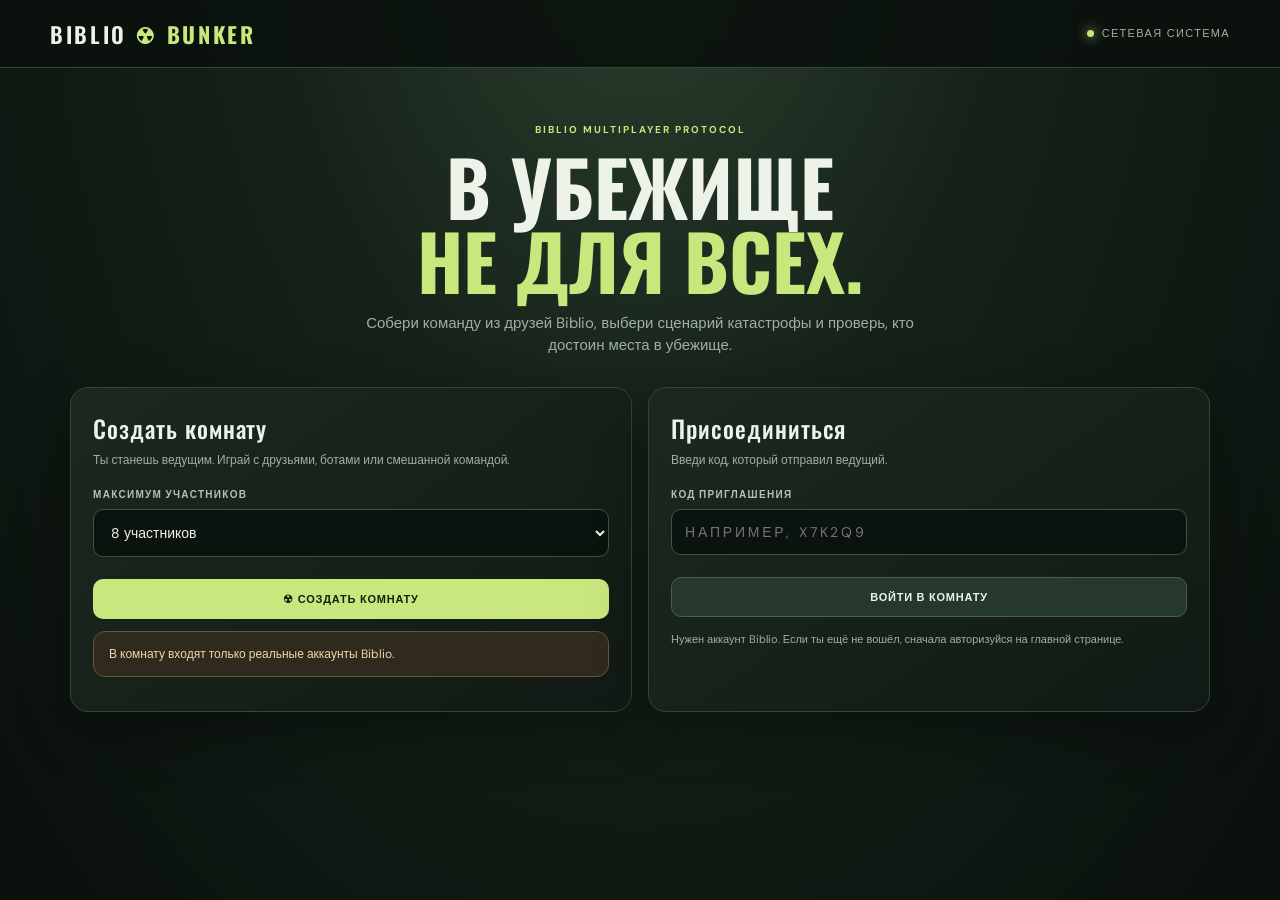
==== commit 2eda72f1: "feat(bunker): update multiplayer game interface" ====
--- a/games/bunker-online.html
+++ b/games/bunker-online.html
@@ -1,140 +1,69 @@
-<!DOCTYPE html>
+<!doctype html>
 <html lang="ru">
 <head>
-<meta charset="UTF-8"><meta name="viewport" content="width=device-width,initial-scale=1">
-<meta name="theme-color" content="#101510">
-<title>БУНКЕР // Протокол выживания</title>
+<meta charset="utf-8"><meta name="viewport" content="width=device-width,initial-scale=1">
+<meta name="theme-color" content="#101510"><title>BunkerOnline — Biblio</title>
 <style>
-@import url('https://fonts.googleapis.com/css2?family=IBM+Plex+Mono:wght@400;500;600&family=Oswald:wght@400;500;600;700&display=swap');
-:root{--bg:#0b100d;--surface:#141b16;--surface2:#1b251e;--surface3:#222e25;--line:#354338;--muted:#91a093;--text:#e8eee7;--acid:#c6e27a;--amber:#d6a85c;--red:#c65c4e;--blue:#8eb4bd;--mono:'IBM Plex Mono',monospace;--display:'Oswald',sans-serif}
-*{box-sizing:border-box}body{margin:0;color:var(--text);background:radial-gradient(ellipse at 50% -20%,#29352b 0,#121a14 38%,#090e0b 100%);font:14px/1.5 system-ui,sans-serif;min-height:100vh}
-body:before{content:"";position:fixed;inset:0;pointer-events:none;opacity:.13;background-image:url("data:image/svg+xml,%3Csvg viewBox='0 0 180 180' xmlns='http://www.w3.org/2000/svg'%3E%3Cfilter id='n'%3E%3CfeTurbulence type='fractalNoise' baseFrequency='.9' numOctaves='3' stitchTiles='stitch'/%3E%3C/filter%3E%3Crect width='100%25' height='100%25' filter='url(%23n)' opacity='.22'/%3E%3C/svg%3E")}
-header{height:68px;display:flex;align-items:center;justify-content:space-between;padding:0 max(20px,calc((100% - 1320px)/2));border-bottom:1px solid #344137;background:#0b100de8;position:sticky;top:0;z-index:10;backdrop-filter:blur(14px)}
-.brand{font:600 23px var(--display);letter-spacing:.13em}.brand b{color:var(--acid)}.top-right{display:flex;gap:18px;align-items:center;color:var(--muted);font:11px var(--mono);letter-spacing:.08em}.live-dot{display:inline-block;width:7px;height:7px;border-radius:50%;background:var(--acid);box-shadow:0 0 10px var(--acid);margin-right:7px}
-main{max-width:1320px;margin:auto;padding:38px 22px 70px}.eyebrow{font:500 10px var(--mono);letter-spacing:.22em;color:var(--acid);text-transform:uppercase}.hero{text-align:center;margin:24px auto 34px;max-width:760px}.hero h1{font:700 clamp(48px,8vw,88px)/.94 var(--display);letter-spacing:-.025em;margin:13px 0;text-transform:uppercase}.hero h1 span{color:var(--acid)}.hero p{color:#a7b3a8;max-width:560px;margin:18px auto}.stamp{display:inline-block;border:1px solid #68774d;color:var(--acid);padding:5px 10px;font:10px var(--mono);letter-spacing:.14em;transform:rotate(-2deg)}
-.panel{background:linear-gradient(145deg,#1a241d,#111812);border:1px solid var(--line);border-radius:5px;padding:23px;box-shadow:0 18px 55px #0005;position:relative}.panel:before{content:"";position:absolute;left:0;top:0;width:28px;height:2px;background:var(--acid)}.panel h2{font:500 22px var(--display);letter-spacing:.04em;margin:0 0 3px;text-transform:uppercase}.sub{color:var(--muted);font-size:12px;margin:0 0 20px}.home-grid{display:grid;grid-template-columns:1fr 1fr;gap:18px}.field{margin:14px 0}.field label{display:block;color:#a5b2a6;font:10px var(--mono);letter-spacing:.13em;margin-bottom:7px}.field input,.field select,.chat-input{width:100%;background:#0b120d;border:1px solid #3a4b3e;color:var(--text);border-radius:3px;padding:13px;font:13px var(--mono);outline:none}.field input:focus,.field select:focus,.chat-input:focus{border-color:var(--acid)}.btn{border:1px solid transparent;border-radius:3px;padding:12px 16px;font:600 11px var(--mono);letter-spacing:.08em;cursor:pointer;transition:.18s;text-transform:uppercase}.btn:hover{filter:brightness(1.15);transform:translateY(-1px)}.primary{background:var(--acid);color:#11190f}.secondary{background:#253329;border-color:#4a5a4b;color:var(--text)}.danger{background:#512820;border-color:#875043;color:#ffe3d9}.wide{width:100%;margin-top:7px}.divider{display:flex;align-items:center;gap:12px;color:#738176;font:10px var(--mono);margin:17px 0}.divider:before,.divider:after{content:"";height:1px;background:#344137;flex:1}
-.rules{display:grid;grid-template-columns:1fr 1fr;gap:10px}.rule{border:1px solid #344438;background:#111a14;padding:13px}.rule b{display:block;font-size:12px}.rule small{color:var(--muted);font-size:11px}.rule i{font-style:normal;font-size:20px;display:block;margin-bottom:5px}.mode-list{display:flex;gap:8px;flex-wrap:wrap}.mode{background:#111a14;color:#c5d0c5;border:1px solid #405143;padding:9px 12px;cursor:pointer;font:10px var(--mono)}.mode.active{border-color:var(--acid);color:var(--acid);background:#273323}
-.hidden{display:none!important}.game-head{display:flex;align-items:center;justify-content:space-between;gap:14px;flex-wrap:wrap;margin-bottom:16px}.game-title{font:500 26px var(--display);margin:2px 0}.code{color:var(--acid);font:600 14px var(--mono);letter-spacing:.14em}.pill{border:1px solid #465748;background:#202c23;padding:6px 10px;color:#c9d4c9;font:10px var(--mono);letter-spacing:.08em}.hud{display:grid;grid-template-columns:repeat(4,1fr);gap:9px;margin:16px 0}.metric{padding:12px;background:#111a14;border:1px solid #344438}.metric small{display:block;color:var(--muted);font:9px var(--mono);letter-spacing:.12em}.metric strong{font:500 22px var(--display);display:block;margin-top:3px}.alert{padding:14px 16px;background:#30271a;border:1px solid #675033;border-left:3px solid var(--amber);color:#f0d9a8;margin:12px 0 18px;font-size:12px}.alert b{font:500 11px var(--mono);letter-spacing:.1em;display:block;margin-bottom:4px;color:var(--amber)}
-.personal-dossier{margin:14px 0 16px;border-color:#718052;background:linear-gradient(145deg,#263225,#151e17)}
-.personal-dossier:before{width:64px;background:var(--acid)}
-.personal-dossier-head{display:flex;justify-content:space-between;align-items:center;gap:10px;flex-wrap:wrap;margin-bottom:13px}
-.personal-dossier-head h3{font:500 20px var(--display);margin:0}
-.private-mark{font:9px var(--mono);letter-spacing:.12em;color:var(--acid);border:1px solid #65764b;padding:5px 8px}
-.my-cards{display:grid;grid-template-columns:repeat(4,minmax(0,1fr));gap:9px}
-.my-card{min-height:88px;padding:11px;background:linear-gradient(145deg,#303d30,#1b281e);border:1px solid #5b6b4d;position:relative}
-.my-card:after{content:"";position:absolute;right:0;top:0;width:18px;height:18px;border-top:1px solid #91a66c;border-right:1px solid #91a66c}
-.my-card small{display:block;color:#a6b797;font:9px var(--mono);letter-spacing:.1em;text-transform:uppercase;margin-bottom:8px}
-.my-card strong{display:block;color:#f0f4e9;font-size:12px;font-weight:600;line-height:1.35}
-.my-card.profession{background:linear-gradient(145deg,#3a4530,#20291e);border-color:#87965d}
-@media(max-width:700px){.my-cards{grid-template-columns:repeat(2,minmax(0,1fr))}.personal-dossier{padding:15px}}
-.game-layout{display:grid;grid-template-columns:minmax(0,1fr) 320px;gap:16px}.section-head{display:flex;align-items:center;justify-content:space-between;gap:10px;flex-wrap:wrap;margin-bottom:12px}.section-head h3{font:500 19px var(--display);margin:0}.players{display:grid;grid-template-columns:repeat(auto-fill,minmax(215px,1fr));gap:11px}.player{border:1px solid #3a4b3e;background:linear-gradient(150deg,#202a22,#121a14);padding:14px;position:relative;min-height:188px;transition:.2s}.player:hover{border-color:#71835a;transform:translateY(-2px)}.player.out{opacity:.38;filter:grayscale(1)}.player.selected{border-color:var(--acid);box-shadow:inset 0 0 0 1px var(--acid)}.player-top{display:flex;justify-content:space-between;align-items:start;gap:8px}.avatar{width:34px;height:34px;display:grid;place-items:center;background:#303d31;border:1px solid #52604b;color:var(--acid);font:600 15px var(--display)}.player h4{margin:0;font-size:14px}.job{font:10px var(--mono);color:var(--acid);margin-top:2px}.player-meta{font:9px var(--mono);color:#829184;margin:9px 0}.card-lines{display:grid;gap:5px}.card-line{display:flex;justify-content:space-between;gap:8px;border-top:1px solid #2b382e;padding-top:5px;font-size:10px;color:#9eada0}.card-line strong{color:#dfe8df;font-weight:500;text-align:right}.card-line.locked strong{color:#657267}.card-actions{display:flex;gap:6px;margin-top:11px}.mini{padding:7px 9px;font:9px var(--mono);background:#2a382d;color:#dce8dc;border:1px solid #4a5b4b;cursor:pointer}.mini:disabled{opacity:.3;cursor:not-allowed}
-.side-stack{display:grid;gap:13px;align-content:start}.timer-face{font:500 46px var(--display);color:var(--acid);text-align:center;line-height:1.2;margin:8px 0}.timer-controls{display:flex;gap:7px}.timer-controls button{flex:1}.chat-log{height:190px;overflow:auto;background:#0b120d;border:1px solid #344438;padding:10px;display:flex;flex-direction:column;gap:8px;margin-bottom:9px}.msg{font-size:11px;color:#cbd5cb;overflow-wrap:anywhere}.msg b{color:var(--acid);font:10px var(--mono);margin-right:5px}.msg.system{color:var(--amber);font:10px var(--mono)}.chat-row{display:flex;gap:6px}.chat-row input{min-width:0;flex:1}.event-box{background:#1c2920;border:1px solid #405344;padding:12px;font-size:11px;color:#d2ded3;min-height:76px}.event-box b{display:block;color:var(--amber);font:10px var(--mono);margin-bottom:5px}.achievement{display:flex;gap:9px;align-items:center;padding:8px 0;border-bottom:1px solid #2b382e}.achievement:last-child{border:0}.achievement .medal{font-size:19px}.achievement strong{display:block;font-size:11px}.achievement small{color:var(--muted);font-size:10px}.achievement.locked{opacity:.35}.actions{display:flex;gap:8px;flex-wrap:wrap;margin:14px 0}.vote-grid{display:grid;grid-template-columns:repeat(auto-fill,minmax(140px,1fr));gap:8px}.vote{background:#111a14;border:1px solid #405344;color:var(--text);padding:11px;border-radius:3px;text-align:left;cursor:pointer;font:11px var(--mono)}.vote.selected{border-color:var(--red);background:#3a211d}.vote:disabled{opacity:.3}.toast{position:fixed;bottom:20px;left:50%;transform:translateX(-50%);background:#d0e58a;color:#152013;padding:11px 18px;font:11px var(--mono);z-index:20;box-shadow:0 8px 30px #0008}.footer{text-align:center;color:#68766b;font:10px var(--mono);letter-spacing:.12em;padding:20px;border-top:1px solid #2c392f}
-@media(max-width:900px){.game-layout{grid-template-columns:1fr}.side-stack{grid-template-columns:1fr 1fr}.hud{grid-template-columns:repeat(2,1fr)}}
-@media(max-width:650px){header{padding:0 14px}.top-right{gap:8px;font-size:9px}main{padding:24px 13px 50px}.home-grid{grid-template-columns:1fr}.panel{padding:17px}.hero{margin:18px auto 25px}.side-stack{grid-template-columns:1fr}.players{grid-template-columns:1fr 1fr}.player{padding:10px}.card-line{font-size:9px}.player h4{font-size:12px}}
-@media(max-width:390px){.players{grid-template-columns:1fr}}
-</style></head>
+@import url('https://fonts.googleapis.com/css2?family=DM+Sans:wght@400;500;600;700;800&family=Oswald:wght@400;500;600;700&display=swap');
+:root{--bg:#0c120e;--panel:#151f18;--panel2:#1b2920;--line:#344638;--text:#edf3e9;--muted:#a0b09f;--acid:#c8e77c;--red:#d16b5d;--gold:#e1b66d;--radius:18px}
+*{box-sizing:border-box}body{margin:0;min-height:100vh;background:radial-gradient(ellipse at 50% -20%,#304331 0,#152219 42%,#0a100c 100%);color:var(--text);font:15px/1.5 'DM Sans',sans-serif}
+header{height:68px;display:flex;align-items:center;justify-content:space-between;padding:0 max(18px,calc((100% - 1180px)/2));border-bottom:1px solid #354638;background:#0b120ee8;position:sticky;top:0;z-index:5;backdrop-filter:blur(12px)}
+.brand{font:600 22px Oswald,sans-serif;letter-spacing:.12em}.brand b{color:var(--acid)}.brand a{color:inherit;text-decoration:none}.status{font-size:11px;color:var(--muted);letter-spacing:.12em}.dot{display:inline-block;width:7px;height:7px;border-radius:50%;background:var(--acid);margin-right:8px;box-shadow:0 0 12px var(--acid)}
+main{max-width:1180px;margin:auto;padding:30px 20px 70px}.hero{text-align:center;margin:24px auto 30px;max-width:760px}.eyebrow{font-size:10px;font-weight:700;letter-spacing:.2em;color:var(--acid);text-transform:uppercase}.hero h1{font:700 clamp(42px,8vw,76px)/.98 Oswald,sans-serif;text-transform:uppercase;margin:12px 0}.hero h1 span{color:var(--acid)}.hero p{color:var(--muted);max-width:590px;margin:14px auto}
+.panel{background:linear-gradient(145deg,#1b2920,#111a14);border:1px solid var(--line);border-radius:var(--radius);padding:22px;box-shadow:0 18px 55px #0005}.panel h2,.panel h3{font-family:Oswald,sans-serif;font-weight:500;letter-spacing:.04em;margin:0 0 5px}.panel h2{font-size:24px}.panel h3{font-size:20px}.sub{font-size:12px;color:var(--muted);margin:0 0 18px}.grid{display:grid;grid-template-columns:1fr 1fr;gap:16px}.field{margin:14px 0}.field label{display:block;color:#b5c2b2;font-size:10px;font-weight:700;letter-spacing:.13em;margin-bottom:7px}.field input,.field select,.chat-input{width:100%;background:#0b130e;border:1px solid #405342;color:var(--text);border-radius:10px;padding:13px;font:14px 'DM Sans',sans-serif;outline:none}.field input:focus,.field select:focus,.chat-input:focus{border-color:var(--acid)}.btn{border:1px solid transparent;border-radius:10px;padding:12px 16px;font:700 11px 'DM Sans',sans-serif;letter-spacing:.07em;cursor:pointer;transition:.15s;text-transform:uppercase}.btn:hover{filter:brightness(1.1);transform:translateY(-1px)}.btn:disabled{opacity:.4;cursor:not-allowed;transform:none}.primary{background:var(--acid);color:#142012}.secondary{background:#26372b;border-color:#4b604c;color:var(--text)}.danger{background:#542b25;border-color:#875046;color:#ffe7de}.wide{width:100%;margin-top:8px}.notice{padding:13px 15px;border:1px solid #665638;background:#30291d;color:#f0d8a8;border-radius:12px;font-size:12px;margin:12px 0}.hidden{display:none!important}.room-head{display:flex;justify-content:space-between;align-items:center;gap:12px;flex-wrap:wrap;margin-bottom:16px}.room-code{font:600 22px Oswald,sans-serif;letter-spacing:.2em;color:var(--acid)}.pill{border:1px solid #4a604c;background:#223126;padding:6px 10px;border-radius:99px;font-size:10px;color:#d5e2d3}.players{display:grid;grid-template-columns:repeat(auto-fill,minmax(210px,1fr));gap:10px}.player{background:#111a14;border:1px solid #35483a;border-radius:13px;padding:13px;display:flex;align-items:center;gap:11px;min-width:0}.avatar{width:40px;height:40px;border-radius:50%;background:#344631;border:1px solid #60734e;display:grid;place-items:center;color:var(--acid);font-weight:800;flex:none;overflow:hidden}.avatar img{width:100%;height:100%;object-fit:cover}.player-info{min-width:0;flex:1}.player-info strong{display:block;overflow:hidden;text-overflow:ellipsis;white-space:nowrap}.player-info small{color:var(--muted);font-size:10px}.ready{font-size:10px;color:var(--acid);white-space:nowrap}.actions{display:flex;gap:8px;flex-wrap:wrap;margin-top:15px}.settings-grid{display:grid;grid-template-columns:1fr 1fr;gap:12px}.scenario-grid{display:grid;grid-template-columns:repeat(auto-fill,minmax(180px,1fr));gap:8px}.choice{border:1px solid #405342;background:#111a14;color:var(--text);border-radius:12px;padding:12px;text-align:left;cursor:pointer}.choice strong{display:block;font-size:12px}.choice small{display:block;color:var(--muted);font-size:10px;margin-top:4px}.choice.active{border-color:var(--acid);background:#263525;box-shadow:inset 0 0 0 1px var(--acid)}.difficulty{display:flex;gap:8px;flex-wrap:wrap}.difficulty .choice{flex:1;min-width:110px;text-align:center}.game-grid{display:grid;grid-template-columns:minmax(0,1fr) 320px;gap:15px}.cards{display:grid;grid-template-columns:repeat(auto-fill,minmax(180px,1fr));gap:9px}.card{background:#101911;border:1px solid #394c3d;border-radius:12px;padding:13px}.card.revealed{border-color:#758d54;background:#202d20}.card small{display:block;color:var(--muted);font-size:10px}.card strong{display:block;margin:5px 0;font-size:13px}.card .bad{color:#ff9b8c}.card .good{color:var(--acid)}.chat-log{height:230px;overflow:auto;background:#0b130e;border:1px solid #344638;border-radius:12px;padding:10px;display:flex;flex-direction:column;gap:8px;margin:10px 0}.msg{font-size:12px;overflow-wrap:anywhere}.msg b{color:var(--acid);margin-right:5px}.msg.system{color:var(--gold)}.chat-row{display:flex;gap:7px}.chat-row input{min-width:0;flex:1}.event{border:1px solid #665638;background:#30291d;border-radius:12px;padding:13px;font-size:12px;color:#f0d8a8}.event b{display:block;color:var(--gold);margin-bottom:5px}.stat-row{display:flex;gap:8px;flex-wrap:wrap;margin:14px 0}.vote-list{display:grid;gap:7px}.vote-option{display:flex;justify-content:space-between;align-items:center;text-align:left}.hint{color:var(--muted);font-size:11px}.toast{position:fixed;bottom:20px;left:50%;transform:translateX(-50%);background:var(--acid);color:#142012;padding:11px 17px;border-radius:10px;font-size:12px;font-weight:700;z-index:10;box-shadow:0 8px 30px #0008}
+@media(max-width:850px){.game-grid{grid-template-columns:1fr}}@media(max-width:620px){header{padding:0 14px}.status{font-size:9px}main{padding:22px 13px 50px}.grid,.settings-grid{grid-template-columns:1fr}.panel{padding:16px}.hero{margin:12px auto 22px}.players{grid-template-columns:1fr 1fr}.player{padding:9px;gap:8px}.avatar{width:34px;height:34px}.ready{font-size:9px}.cards{grid-template-columns:1fr 1fr}}@media(max-width:390px){.players,.cards{grid-template-columns:1fr}}
+</style>
+</head>
 <body>
-<header><div class="brand">☢ <b>БУНКЕР</b> // ONLINE</div><div class="top-right"><span><i class="live-dot"></i>СИСТЕМА ОНЛАЙН</span><span id="soundLabel">ЗВУК: ВКЛ</span><button class="mini" id="soundToggle" aria-label="Переключить звук">♫</button></div></header>
+<header><div class="brand"><a href="/">BIBLIO <b>☢ BUNKER</b></a></div><div class="status"><span class="dot"></span>СЕТЕВАЯ СИСТЕМА</div></header>
 <main>
 <section id="home">
- <div class="hero"><div class="stamp">ПОСЛЕДНИЙ ПРОТОКОЛ · 2049</div><div class="eyebrow" style="margin-top:17px">Сектор 07 / Доступ ограничен</div><h1>Человечество<br><span>не для всех.</span></h1><p>Катастрофа изменила всё. В убежище хватит места не каждому. Собери аргументы, раскрой правду и докажи, что твоя жизнь важна для будущего.</p></div>
- <div class="home-grid">
-  <div class="panel"><h2>Инициализация сессии</h2><p class="sub">Настрой сценарий и запусти локальную игру.</p>
-   <div class="field"><label>ИМЯ УЧАСТНИКА</label><input id="nickname" maxlength="18" placeholder="Позывной"></div>
-   <div class="field"><label>ЧИСЛО УЧАСТНИКОВ</label><select id="count"><option>6</option><option selected>8</option><option>10</option><option>12</option></select></div>
-   <div class="field"><label>ИГРОВОЙ ПРОТОКОЛ</label><div class="mode-list" id="modeList"><button class="mode active" data-mode="classic">КЛАССИКА</button><button class="mode" data-mode="hardcore">ХАРДКОР</button><button class="mode" data-mode="quick">БЫСТРАЯ</button></div></div>
-   <button class="btn primary wide" id="create">☢ ЗАПУСТИТЬ СЦЕНАРИЙ</button>
-   <div class="divider">ИЛИ ВВЕДИ КОД СУЩЕСТВУЮЩЕЙ КОМНАТЫ</div>
-   <div class="field"><label>КОД КОМНАТЫ</label><input id="joincode" maxlength="6" placeholder="X7K2Q9" style="text-transform:uppercase"></div><button class="btn secondary wide" id="join">ПОДКЛЮЧИТЬСЯ</button>
-   <p class="sub" style="margin:13px 0 0;font-size:10px">Локальная версия: прогресс сохраняется в этом браузере. Сетевые комнаты станут доступны после подключения сервера.</p>
+ <div class="hero"><div class="eyebrow">Biblio multiplayer protocol</div><h1>В убежище<br><span>не для всех.</span></h1><p>Собери команду из друзей Biblio, выбери сценарий катастрофы и проверь, кто достоин места в убежище.</p></div>
+ <div class="grid">
+  <div class="panel"><h2>Создать комнату</h2><p class="sub">Ты станешь ведущим. Играй с друзьями, ботами или смешанной командой.</p>
+   <div class="field"><label>МАКСИМУМ УЧАСТНИКОВ</label><select id="maxPlayers"><option value="4">4 участника</option><option value="6">6 участников</option><option value="8" selected>8 участников</option><option value="10">10 участников</option><option value="12">12 участников</option><option value="16">16 участников</option></select></div><button class="btn primary wide" id="createRoom">☢ СОЗДАТЬ КОМНАТУ</button>
+   <div class="notice">В комнату входят только реальные аккаунты Biblio.</div>
   </div>
-  <div class="panel"><h2>Досье операции</h2><p class="sub">Основные этапы протокола выживания.</p><div class="rules">
-   <div class="rule"><i>▤</i><b>Личные досье</b><small>Профессии, здоровье, навыки, багаж и скрытые факты.</small></div>
-   <div class="rule"><i>◷</i><b>Дебаты по времени</b><small>Ограниченные раунды обсуждения с таймером.</small></div>
-   <div class="rule"><i>⚑</i><b>События сценария</b><small>Непредсказуемые кризисы меняют ход игры.</small></div>
-   <div class="rule"><i>✦</i><b>Награды выжившим</b><small>Достижения за раскрытие карт и игровые решения.</small></div>
-  </div></div>
+  <div class="panel"><h2>Присоединиться</h2><p class="sub">Введи код, который отправил ведущий.</p>
+   <div class="field"><label>КОД ПРИГЛАШЕНИЯ</label><input id="joinCode" maxlength="6" placeholder="Например, X7K2Q9" autocomplete="off" style="text-transform:uppercase;letter-spacing:.2em"></div>
+   <button class="btn secondary wide" id="joinRoom">ВОЙТИ В КОМНАТУ</button>
+   <p class="hint" style="margin-top:14px">Нужен аккаунт Biblio. Если ты ещё не вошёл, сначала авторизуйся на главной странице.</p>
+  </div>
+ </div>
+</section>
+<section id="lobby" class="hidden">
+ <div class="room-head"><div><div class="eyebrow">Комната ожидания</div><h2 style="font:500 28px Oswald;margin:3px 0">Сбор команды</h2><div class="hint">Код комнаты: <span class="room-code" id="lobbyCode"></span></div></div><span class="pill" id="lobbyCount"></span></div>
+ <div class="panel"><div class="room-head"><div><h3>Участники комнаты</h3><p class="sub" style="margin:2px 0">Здесь отображаются участники с аккаунтами Biblio.</p></div><button class="btn secondary" id="copyInvite">КОПИРОВАТЬ КОД</button></div>
+  <div class="players" id="lobbyPlayers"></div>
+  <div class="actions"><button class="btn secondary" id="readyBtn">Я ГОТОВ</button><button class="btn primary" id="startBtn">ВЫБРАТЬ ИГРУ И НАЧАТЬ</button><button class="btn secondary" id="leaveBtn">ВЫЙТИ</button></div>
+  <div class="notice" id="lobbyNotice">Ведущий выбирает сценарий после того, как все участники подключатся и подтвердят готовность.</div>
+ </div>
+ <div class="panel hidden" id="setupPanel" style="margin-top:15px">
+  <h2>Настройка партии</h2><p class="sub">Сначала выбери катастрофу, затем уровень сложности.</p>
+  <h3>Сценарий</h3><div class="scenario-grid" id="scenarioGrid"></div>
+  <h3 style="margin-top:20px">Сложность</h3><div class="difficulty" id="difficultyGrid"></div>
+  <div class="notice" id="difficultyNote">Чем выше сложность, тем чаще игрокам выпадают неблагоприятные характеристики.</div>
+  <button class="btn primary wide" id="confirmStart">ЗАПУСТИТЬ ПАРТИЮ</button>
  </div>
 </section>
 <section id="game" class="hidden">
- <div class="game-head"><div><div class="eyebrow">Закрытый объект · активная сессия</div><div class="game-title">Убежище <span class="code" id="roomcode"></span></div></div><div style="display:flex;gap:8px;flex-wrap:wrap"><span class="pill" id="modeLabel">КЛАССИКА</span><span class="pill" id="round">РАУНД 01</span></div></div>
- <div class="hud"><div class="metric"><small>В ИГРЕ</small><strong id="aliveMetric">8 / 8</strong></div><div class="metric"><small>МЕСТ В БУНКЕРЕ</small><strong id="capacityMetric">4</strong></div><div class="metric"><small>РАСКРЫТО КАРТ</small><strong id="revealedMetric">0</strong></div><div class="metric"><small>ПРОТОКОЛ</small><strong id="phaseMetric">ДЕБАТЫ</strong></div></div>
- <div class="alert" id="disaster"><b>☢ УГРОЗА / СЦЕНАРИЙ</b><span></span></div>
- <section class="panel personal-dossier" id="personalDossier" aria-live="polite">
-  <div class="personal-dossier-head"><div><div class="eyebrow">Личный доступ · только ваше досье</div><h3>Ваши личные карты</h3><p class="sub" style="margin:3px 0 0">Все характеристики вашего персонажа доступны сразу. Остальные участники их не видят.</p></div><span class="private-mark">🔒 ЛИЧНОЕ ДOСЬЕ</span></div>
-  <div class="my-cards" id="myCards"></div>
- </section>
- <div class="game-layout">
-  <div class="panel"><div class="section-head"><div><h3>Личные досье</h3><p class="sub" style="margin:2px 0 0">Выбери участника и открывай его характеристики.</p></div><span class="pill" id="countlabel"></span></div>
-   <div id="players" class="players"></div>
-   <div class="actions"><button class="btn primary" id="reveal">РАСКРЫТЬ СЛЕДУЮЩУЮ КАРТУ</button><button class="btn secondary" id="eventBtn">СЛУЧАЙНОЕ СОБЫТИЕ</button><button class="btn danger" id="voteStart">НАЧАТЬ ГОЛОСОВАНИЕ</button></div>
-   <div id="voting" class="hidden"><div class="divider">ВЫБОР КАНДИДАТА НА ИСКЛЮЧЕНИЕ</div><p class="sub">Ведущий выбирает участника, который покинет убежище.</p><div id="voteOptions" class="vote-grid"></div><div class="actions"><button class="btn danger" id="confirmVote">ПОДТВЕРДИТЬ РЕШЕНИЕ</button><button class="btn secondary" id="cancelVote">ОТМЕНА</button></div></div>
-   <div id="result" class="alert hidden"></div>
+ <div class="room-head"><div><div class="eyebrow">Активная партия</div><h2 style="font:500 30px Oswald;margin:3px 0" id="gameTitle">Убежище</h2><div class="hint">Комната <span class="room-code" id="gameCode"></span> · раунд <b id="roundNum">1</b></div></div><span class="pill" id="difficultyPill"></span></div>
+ <div class="notice" id="disasterText"></div>
+ <div class="stat-row"><span class="pill" id="playersMetric"></span><span class="pill" id="capacityMetric"></span><span class="pill" id="revealedMetric"></span></div>
+ <div class="game-grid">
+  <div class="panel"><div class="room-head"><div><h3>Игроки и раскрытые карты</h3><p class="sub" style="margin:2px 0">Каждый участник раскрывает только собственные карты.</p></div><span class="pill">ИГРОКИ</span></div>
+   <div class="players" id="gamePlayers"></div><h3 style="margin-top:18px">Открытые карты команды</h3><div class="cards" id="revealedCards"></div>
+   <h3 style="margin-top:20px">Мои карты</h3><p class="sub">Остальные участники не видят их, пока ты сам не раскроешь карту.</p><div class="cards" id="myCards"></div>
+   <div class="actions"><button class="btn secondary" id="eventBtn">СЛУЧАЙНОЕ СОБЫТИЕ</button><button class="btn danger" id="voteStartBtn">НАЧАТЬ ГОЛОСОВАНИЕ</button><button class="btn secondary" id="resolveVoteBtn">ПОДВЕСТИ ИТОГИ</button></div>
+   <div class="panel hidden" id="votePanel" style="margin-top:12px"><h3>Голосование</h3><p class="sub">Выбери участника, который покинет убежище.</p><div class="vote-list" id="voteList"></div></div>
+   <div class="event hidden" id="eventBox"></div><div class="notice hidden" id="resultBox"></div>
   </div>
-  <aside class="side-stack">
-   <div class="panel"><div class="section-head"><h3>Таймер обсуждения</h3><span class="pill">ММ:СС</span></div><div class="timer-face" id="timerFace">02:00</div><div class="timer-controls"><button class="btn primary" id="timerStart">СТАРТ</button><button class="btn secondary" id="timerReset">СБРОС</button></div><div class="field" style="margin-bottom:0"><label>ДЛИТЕЛЬНОСТЬ РАУНДА</label><select id="timerDuration"><option value="60">1 минута</option><option value="120" selected>2 минуты</option><option value="180">3 минуты</option><option value="300">5 минут</option></select></div></div>
-   <div class="panel"><div class="section-head"><h3>Канал связи</h3><span class="pill">ЛОКАЛЬНЫЙ</span></div><div class="chat-log" id="chatLog"><div class="msg system">[СИСТЕМА] Канал открыт. Соблюдайте протокол.</div></div><div class="chat-row"><input class="chat-input" id="chatInput" maxlength="180" placeholder="Сообщение..."><button class="btn secondary" id="sendChat">➤</button></div></div>
-   <div class="panel"><div class="section-head"><h3>Полевая сводка</h3><span class="pill">LIVE EVENT</span></div><div class="event-box" id="eventBox"><b>ОЖИДАНИЕ СОБЫТИЯ</b>Непредвиденные обстоятельства могут изменить расстановку сил.</div><button class="btn secondary wide" id="eventBtn2">СГЕНЕРИРОВАТЬ СОБЫТИЕ</button></div>
-   <div class="panel"><div class="section-head"><h3>Достижения</h3><span class="pill" id="achievementCount">0 / 5</span></div><div id="achievements"></div></div>
-   <button class="btn secondary" id="reset" style="width:100%">ЗАВЕРШИТЬ СЕССИЮ</button>
+  <aside style="display:grid;gap:14px;align-content:start">
+   <div class="panel"><h3>Канал связи</h3><div class="chat-log" id="chatLog"></div><div class="chat-row"><input class="chat-input" id="chatInput" maxlength="500" placeholder="Сообщение..."><button class="btn primary" id="sendChat">➤</button></div></div>
+   <div class="panel"><h3>Команда</h3><div class="players" id="sidePlayers"></div><button class="btn secondary wide" id="backLobby">ЗАВЕРШИТЬ СЕССИЮ</button></div>
   </aside>
  </div>
 </section>
-</main><div class="footer">БУНКЕР // ONLINE · ПРОТОКОЛ ВЫЖИВАНИЯ · BUILD 2.0</div>
-<script>
-const $=id=>document.getElementById(id);
-const jobs=['Врач-хирург','Инженер-энергетик','Агроном','Психолог','Химик-технолог','Военный стратег','Повар','Учитель','Системный администратор','Ветеринар','Геолог','Электрик','Фельдшер','Механик','Микробиолог','Спасатель'];
-const hobbies=['Радиолюбительство','Гидропоника','Шахматы','Ремонт электроники','Консервация продуктов','Ориентирование','Первая помощь','Рыбалка','Изучение языков','Робототехника'];
-const health=['Полностью здоров','Бронхиальная астма','Сильная аллергия','Перелом предплечья','Сахарный диабет','Отличное здоровье','Слабое зрение','Хроническая мигрень'];
-const baggage=['Аптечка на 20 применений','Набор инструментов','Семена редких культур','Рация с запасной батареей','Медицинский справочник','Фильтр для воды','Запас консервов на неделю','Портативный генератор'];
-const traits=['Сохраняет спокойствие в кризисе','Не умеет работать в команде','Прирождённый лидер','Скрывает важную информацию','Высокая выносливость','Клаустрофобия','Быстро обучается','Склонен к конфликтам'];
-const secrets=['Знает расположение старого склада','Когда-то работал на объекте','Имеет иммунитет к одному токсину','Скрывает прошлую ошибку','Обладает редкой группой крови','Получил зашифрованное сообщение'];
-const disasters=['Глобальная пандемия: воздух заражён неизвестным патогеном.','Падение астероида: поверхность покрыта пылью и пеплом.','Ядерная зима: температура за пределами — −45°C.','Сбой автономных систем: энергосети работают нестабильно.','Экологическая катастрофа: открытые источники воды токсичны.','Супервулкан: пепел блокирует солнечный свет на годы.'];
-const events=[['АВАРИЯ ГЕНЕРАТОРА','Энергии хватит только на один сектор. Инженер должен объяснить план ремонта.'],['ЗАПАСЫ НА ИСХОДЕ','Обнаружена порча части продовольствия. Агроном и повар получают слово.'],['РАДИОСИГНАЛ','Снаружи поступил слабый сигнал. Группа должна решить, отвечать ли на него.'],['УТЕЧКА','В техническом отсеке зафиксирован неизвестный газ. Медик и инженер оценивают риск.'],['НЕИЗВЕСТНЫЙ ГОСТЬ','Датчики зафиксировали движение у шлюза. Возможно, рядом есть выжившие.'],['СБОЙ СВЯЗИ','Внутренний канал отключится через час. Нужно назначить ответственного.']];
-const achievementDefs=[['first','🃏','Первое раскрытие','Открой любую характеристику.'],['allcards','🔍','Без секретов','Раскрой все карты одного персонажа.'],['speaker','💬','Голос убеждения','Отправь сообщение в чат.'],['event','⚡','Непредвиденное','Активируй случайное событие.'],['survivor','☢','Последний рубеж','Доведи игру до финального состава.']];
-let state=null,selectedPlayer=0,selectedVote=null,timerLeft=120,timerId=null,soundOn=true,audioCtx=null,mode='classic';
-const pick=a=>a[Math.floor(Math.random()*a.length)];
-function esc(s){return String(s).replace(/[&<>"']/g,c=>({'&':'&amp;','<':'&lt;','>':'&gt;','"':'&quot;',"'":'&#39;'}[c]))}
-function beep(freq=520,duration=.09){if(!soundOn)return;try{audioCtx=audioCtx||new(window.AudioContext||window.webkitAudioContext)();let o=audioCtx.createOscillator(),g=audioCtx.createGain();o.connect(g);g.connect(audioCtx.destination);o.frequency.value=freq;o.type='sine';g.gain.setValueAtTime(.045,audioCtx.currentTime);g.gain.exponentialRampToValueAtTime(.001,audioCtx.currentTime+duration);o.start();o.stop(audioCtx.currentTime+duration)}catch(e){}}
-function person(name){return{name,job:pick(jobs),age:18+Math.floor(Math.random()*53),health:pick(health),hobby:pick(hobbies),baggage:pick(baggage),trait:pick(traits),secret:pick(secrets),revealed:0,alive:true}}
-function start(names,code){let count=names.length;state={code,round:1,mode,disaster:pick(disasters),capacity:Math.ceil(count/2),players:names.map(person),selfPlayerIndex:0,achievements:[],chat:[],event:null};timerLeft=mode==='quick'?60:mode==='hardcore'?90:120;$('home').classList.add('hidden');$('game').classList.remove('hidden');$('modeLabel').textContent=mode==='hardcore'?'ХАРДКОР':mode==='quick'?'БЫСТРАЯ':'КЛАССИКА';addChat('СИСТЕМА','Сессия '+code+' активирована. Участников: '+count+'.',true);render();save()}
-function save(){if(state)try{localStorage.setItem('bunkerProSave',JSON.stringify({state,timerLeft}))}catch(e){}}
-function renderPersonalDossier(){
- const index=Number.isInteger(state.selfPlayerIndex)?state.selfPlayerIndex:0;
- const p=state.players[index];
- if(!p){$('personalDossier').classList.add('hidden');return}
- $('personalDossier').classList.remove('hidden');
- const cards=[['Профессия',p.job],['Возраст',p.age+' лет'],['Здоровье',p.health],['Хобби',p.hobby],['Багаж',p.baggage],['Особенность',p.trait],['Секрет',p.secret]];
- $('myCards').innerHTML=cards.map((card,i)=>'<div class="my-card '+(i===0?'profession':'')+'"><small>'+esc(card[0])+'</small><strong>'+esc(card[1])+'</strong></div>').join('');
-}
-function render(){if(!state)return;$('roomcode').textContent=state.code;$('round').textContent='РАУНД '+String(state.round).padStart(2,'0');$('disaster').querySelector('span').textContent=state.disaster;renderPersonalDossier();
-let alive=state.players.filter(p=>p.alive).length,rev=state.players.reduce((s,p)=>s+p.revealed,0);$('aliveMetric').textContent=alive+' / '+state.players.length;$('capacityMetric').textContent=state.capacity;$('revealedMetric').textContent=rev;$('phaseMetric').textContent=$('voting').classList.contains('hidden')?'ДЕБАТЫ':'ГОЛОС';$('countlabel').textContent=alive+' АКТИВНЫХ УЧАСТНИКОВ';
-$('players').innerHTML='';state.players.forEach((p,i)=>{let attrs=[['Возраст',p.age+' лет'],['Здоровье',p.health],['Хобби',p.hobby],['Багаж',p.baggage],['Особенность',p.trait],['Секрет',p.secret]];let d=document.createElement('article');d.className='player'+(p.alive?'':' out')+(selectedPlayer===i?' selected':'');d.innerHTML=`<div class="player-top"><div><h4>${esc(p.name)}</h4><div class="job">${p.revealed>0?esc(p.job):'ПРОФЕССИЯ ЗАСЕКРЕЧЕНА'}</div></div><div class="avatar">${esc(p.name.slice(0,1).toUpperCase())}</div></div><div class="player-meta">ДОСЬЕ № ${String(i+1).padStart(3,'0')} · ${p.alive?'АКТИВЕН':'ИСКЛЮЧЁН'}</div><div class="card-lines">${attrs.map((a,j)=>`<div class="card-line ${p.revealed<=j+1?'locked':''}"><span>${a[0]}</span><strong>${p.revealed>j+1?esc(a[1]):'████████'}</strong></div>`).join('')}</div><div class="card-actions"><button class="mini" data-select="${i}">ВЫБРАТЬ</button><button class="mini" data-reveal="${i}" ${!p.alive||p.revealed>=7?'disabled':''}>ОТКРЫТЬ КАРТУ</button></div>${p.alive?'':'<span class="pill">ВНЕ ИГРЫ</span>'}`;$('players').appendChild(d)});
-document.querySelectorAll('[data-select]').forEach(b=>b.onclick=()=>{selectedPlayer=+b.dataset.select;render()});document.querySelectorAll('[data-reveal]').forEach(b=>b.onclick=()=>reveal(+b.dataset.reveal));
-renderAchievements();$('chatLog').innerHTML=state.chat.map(m=>`<div class="msg ${m.system?'system':''}"><b>${esc(m.name)}</b>${esc(m.text)}</div>`).join('');$('chatLog').scrollTop=$('chatLog').scrollHeight;updateTimer();save()}
-function award(id){if(!state.achievements.includes(id)){state.achievements.push(id);let a=achievementDefs.find(x=>x[0]===id);toast('ДОСТИЖЕНИЕ: '+a[2]);beep(760,.16);renderAchievements()}}
-function renderAchievements(){$('achievements').innerHTML=achievementDefs.map(a=>`<div class="achievement ${state.achievements.includes(a[0])?'':'locked'}"><span class="medal">${a[1]}</span><div><strong>${a[2]}</strong><small>${a[3]}</small></div></div>`).join('');$('achievementCount').textContent=state.achievements.length+' / '+achievementDefs.length}
-function reveal(i){let p=state.players[i];if(!p||!p.alive||p.revealed>=7)return;p.revealed++;selectedPlayer=i;award('first');if(p.revealed===7)award('allcards');beep(600);render()}
-function addChat(name,text,system=false){if(!state)return;state.chat.push({name,text,system});if(state.chat.length>80)state.chat.shift();renderChat()}
-function renderChat(){$('chatLog').innerHTML=state.chat.map(m=>`<div class="msg ${m.system?'system':''}"><b>${esc(m.name)}</b>${esc(m.text)}</div>`).join('');$('chatLog').scrollTop=$('chatLog').scrollHeight;save()}
-function send(){let v=$('chatInput').value.trim();if(!v||!state)return;addChat($('nickname').value.trim()||'Ведущий',v);$('chatInput').value='';award('speaker');beep(460)}
-function triggerEvent(){if(!state)return;let e=pick(events);state.event=e;$('eventBox').innerHTML='<b>⚡ '+e[0]+'</b>'+e[1];addChat('СИСТЕМА','Событие: '+e[0]+'. '+e[1],true);award('event');beep(330,.18);save()}
-function updateTimer(){let m=Math.floor(timerLeft/60),s=timerLeft%60;$('timerFace').textContent=String(m).padStart(2,'0')+':'+String(s).padStart(2,'0')}
-function stopTimer(){if(timerId){clearInterval(timerId);timerId=null}$('timerStart').textContent='ПРОДОЛЖИТЬ'}
-function startTimer(){if(timerId){stopTimer();return}$('timerStart').textContent='ПАУЗА';timerId=setInterval(()=>{timerLeft--;updateTimer();if(timerLeft<=0){stopTimer();timerLeft=0;updateTimer();beep(180,.5);addChat('СИСТЕМА','Время обсуждения истекло. Переходите к голосованию.',true);toast('ВРЕМЯ ВЫШЛО');}save()},1000)}
-function resetTimer(){stopTimer();timerLeft=+$('timerDuration').value;updateTimer();save()}
-function toast(t){let el=document.createElement('div');el.className='toast';el.textContent=t;document.body.appendChild(el);setTimeout(()=>el.remove(),2300)}
-$('create').onclick=()=>{let n=$('nickname').value.trim()||'Ведущий',c=+$('count').value;start([n,...Array.from({length:c-1},(_,i)=>'Игрок '+(i+2))],Math.random().toString(36).slice(2,8).toUpperCase())};
-$('join').onclick=()=>{let c=$('joincode').value.trim().toUpperCase();if(c.length<4){alert('Введи корректный код комнаты.');return}alert('Комната '+c+' не найдена в локальном режиме. Для подключения других устройств нужен сервер синхронизации.')};
-$('modeList').querySelectorAll('button').forEach(b=>b.onclick=()=>{mode=b.dataset.mode;$('modeList').querySelectorAll('button').forEach(x=>x.classList.toggle('active',x===b))});
-$('reveal').onclick=()=>reveal(selectedPlayer);$('eventBtn').onclick=triggerEvent;$('eventBtn2').onclick=triggerEvent;
-$('timerStart').onclick=startTimer;$('timerReset').onclick=resetTimer;$('timerDuration').onchange=resetTimer;
-$('sendChat').onclick=send;$('chatInput').addEventListener('keydown',e=>{if(e.key==='Enter')send()});
-$('voteStart').onclick=()=>{selectedVote=null;$('voting').classList.remove('hidden');$('voteOptions').innerHTML='';state.players.forEach((p,i)=>{if(!p.alive)return;let b=document.createElement('button');b.className='vote';b.textContent=p.name;b.onclick=()=>{selectedVote=i;document.querySelectorAll('.vote').forEach(x=>x.classList.remove('selected'));b.classList.add('selected')};$('voteOptions').appendChild(b)});$('phaseMetric').textContent='ГОЛОС';beep(390)};
-$('cancelVote').onclick=()=>{$('voting').classList.add('hidden');$('phaseMetric').textContent='ДЕБАТЫ'};
-$('confirmVote').onclick=()=>{if(selectedVote===null){alert('Выбери участника.');return}let p=state.players[selectedVote];p.alive=false;state.round++;state.disaster=pick(disasters);$('voting').classList.add('hidden');stopTimer();addChat('СИСТЕМА',p.name+' исключён из убежища.',true);let alive=state.players.filter(x=>x.alive).length;if(alive<=state.capacity){award('survivor');$('result').textContent='ПРОТОКОЛ ЗАВЕРШЁН. В убежище осталось '+alive+' человек. Выжившие получили шанс на будущее.'}else{$('result').textContent=p.name+' исключён. Осталось участников: '+alive+'. Начинается новый раунд.'}$('result').classList.remove('hidden');beep(240,.2);render();$('result').classList.remove('hidden');$('result').textContent=alive<=state.capacity?'ПРОТОКОЛ ЗАВЕРШЁН. В убежище осталось '+alive+' человек. Выжившие получили шанс на будущее.':p.name+' исключён. Осталось участников: '+alive+'. Начинается новый раунд.';save()};
-$('soundToggle').onclick=()=>{soundOn=!soundOn;$('soundLabel').textContent='ЗВУК: '+(soundOn?'ВКЛ':'ВЫКЛ');$('soundToggle').textContent=soundOn?'♫':'♪';if(soundOn)beep()};
-$('reset').onclick=()=>{if(!confirm('Завершить текущую сессию?'))return;stopTimer();state=null;localStorage.removeItem('bunkerProSave');$('game').classList.add('hidden');$('home').classList.remove('hidden')};
-window.addEventListener('beforeunload',save);
-try{let saved=JSON.parse(localStorage.getItem('bunkerProSave')||'null');if(saved&&saved.state){state=saved.state;timerLeft=saved.timerLeft||120;$('home').classList.add('hidden');$('game').classList.remove('hidden');render();toast('СОХРАНЁННАЯ СЕССИЯ ВОССТАНОВЛЕНА')}}catch(e){}
-</script></body></html>+</main>
+<script src="/games/bunker-online.js?v=7" defer></script>
+</body></html>
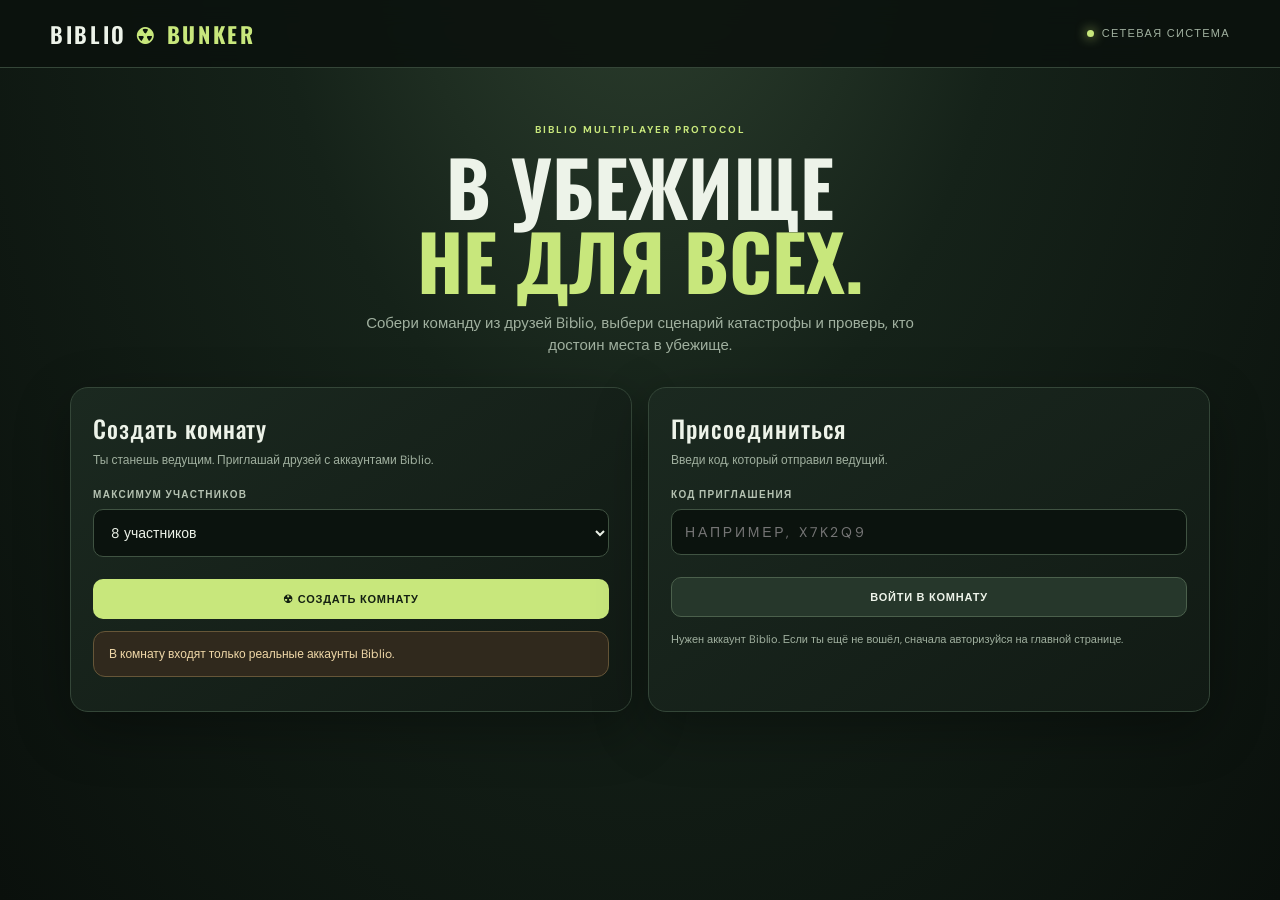
==== commit e75a1596: "fix(bunker): clarify human-only room creation" ====
--- a/games/bunker-online.html
+++ b/games/bunker-online.html
@@ -20,7 +20,7 @@
 <section id="home">
  <div class="hero"><div class="eyebrow">Biblio multiplayer protocol</div><h1>В убежище<br><span>не для всех.</span></h1><p>Собери команду из друзей Biblio, выбери сценарий катастрофы и проверь, кто достоин места в убежище.</p></div>
  <div class="grid">
-  <div class="panel"><h2>Создать комнату</h2><p class="sub">Ты станешь ведущим. Играй с друзьями, ботами или смешанной командой.</p>
+  <div class="panel"><h2>Создать комнату</h2><p class="sub">Ты станешь ведущим. Приглашай друзей с аккаунтами Biblio.</p>
    <div class="field"><label>МАКСИМУМ УЧАСТНИКОВ</label><select id="maxPlayers"><option value="4">4 участника</option><option value="6">6 участников</option><option value="8" selected>8 участников</option><option value="10">10 участников</option><option value="12">12 участников</option><option value="16">16 участников</option></select></div><button class="btn primary wide" id="createRoom">☢ СОЗДАТЬ КОМНАТУ</button>
    <div class="notice">В комнату входят только реальные аккаунты Biblio.</div>
   </div>
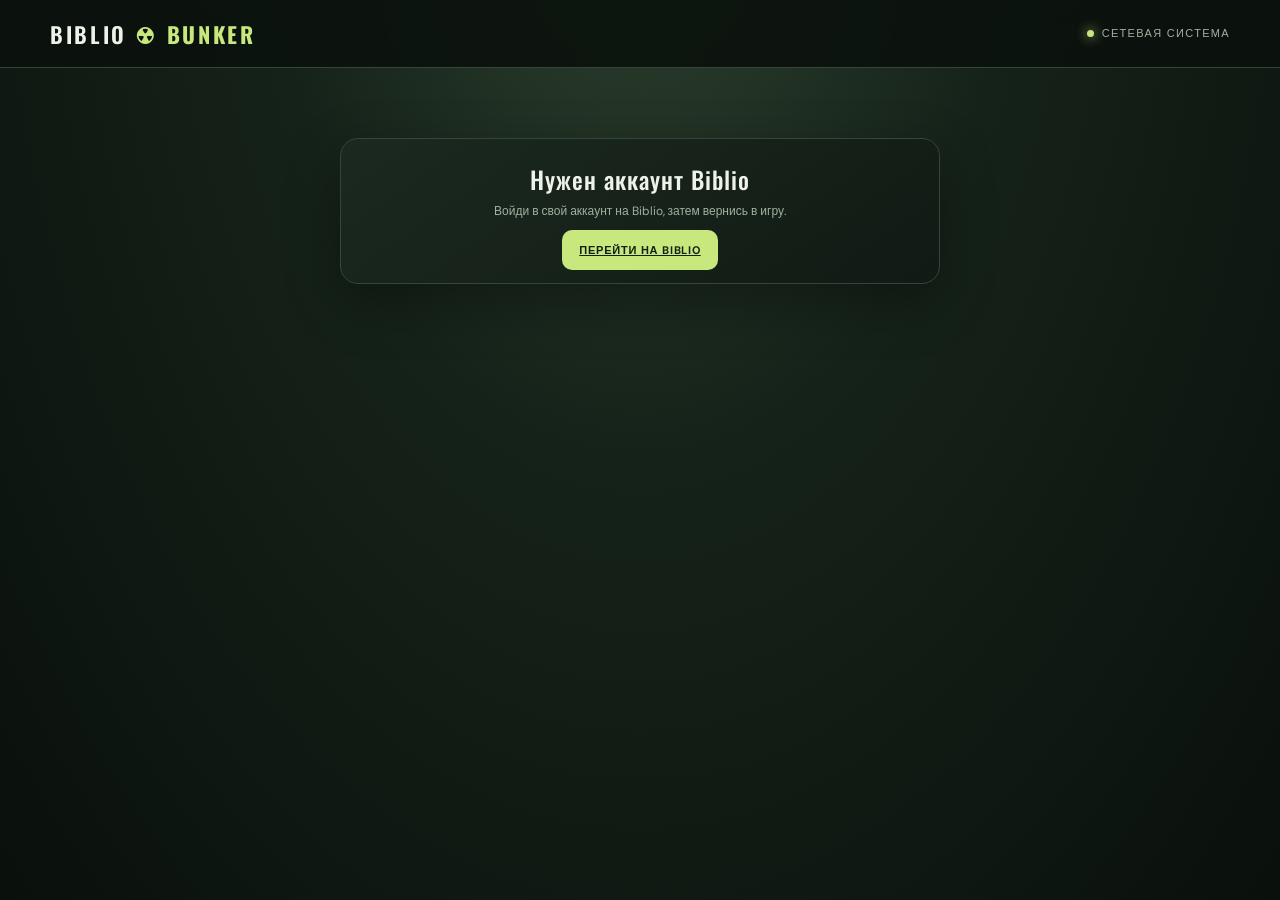
==== commit 0c7d80d3: "feat(bunker): update multiplayer lobby and remove bot controls" ====
--- a/games/bunker-online.html
+++ b/games/bunker-online.html
@@ -65,5 +65,5 @@
  </div>
 </section>
 </main>
-<script src="/games/bunker-online.js?v=7" defer></script>
+<script src="/games/bunker-online.js?v=8" defer></script>
 </body></html>
